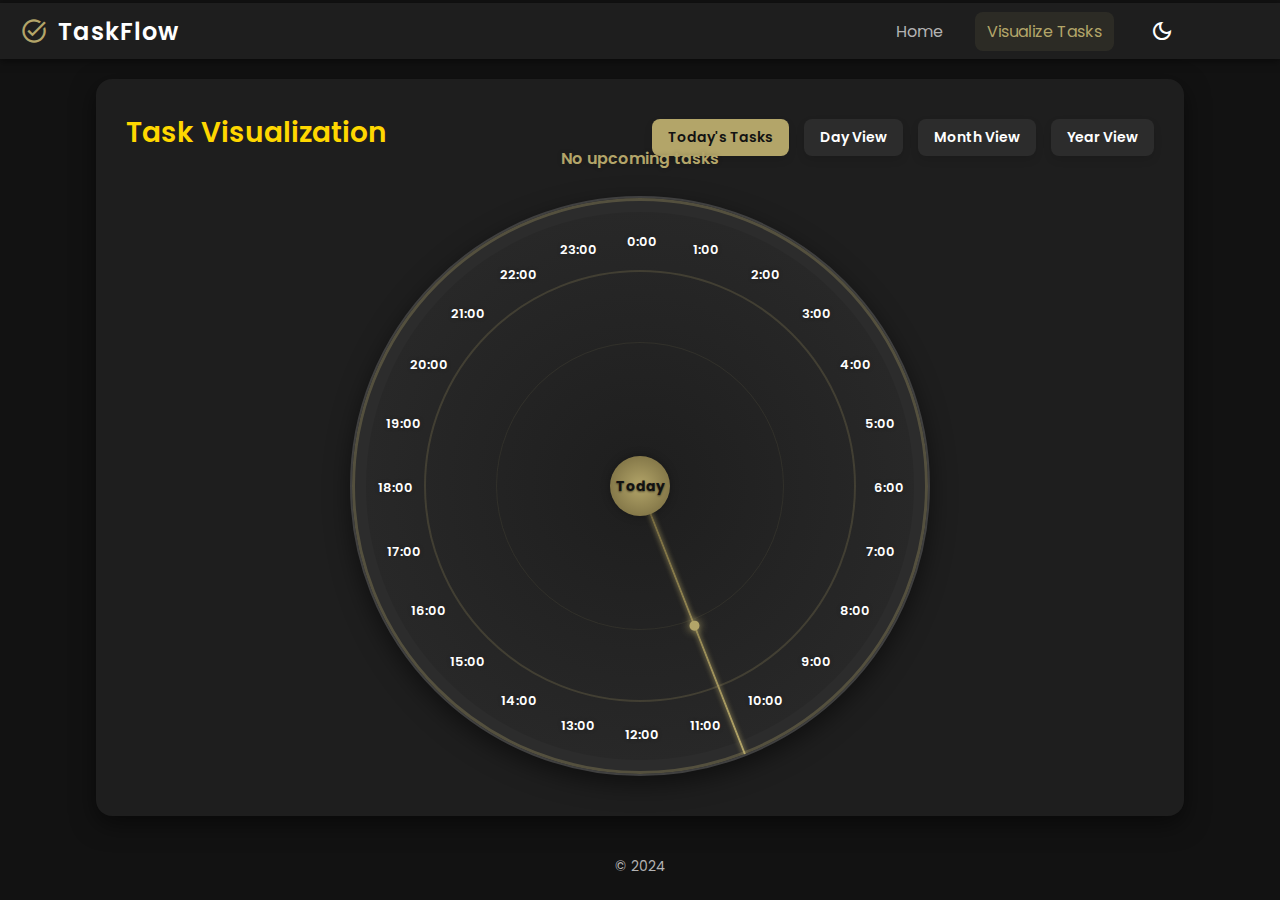
==== visualize.html @ 6da81e2e "Initial commit with new code" ====
<!DOCTYPE html>
<html lang="en">
<head>
    <meta charset="UTF-8">
    <meta name="viewport" content="width=device-width, initial-scale=1.0">
    <title>TaskFlow - Visualize Tasks</title>
    <link rel="stylesheet" href="style.css">
    <link href="https://fonts.googleapis.com/css2?family=Material+Symbols+Outlined" rel="stylesheet">
    <link rel="icon" type="image/png" href="logo 32px.png">
    <style>
        /* Visualization specific styles */
        .visualization-container {
            width: 85%;
            max-width: 1200px;
            margin: 2rem auto;
            background-color: var(--card-bg);
            border-radius: 1.6rem;
            box-shadow: 0 0.8rem 2.4rem var(--shadow);
            padding: 3rem;
            display: flex;
            flex-direction: column;
            align-items: center;
        }

        .visualization-header {
            width: 100%;
            display: flex;
            justify-content: space-between;
            align-items: center;
            margin-bottom: 3rem;
        }

        .visualization-header h2 {
            font-size: 2.8rem;
            font-weight: 600;
            color: var(--header-color);
        }

        .visualization-filters {
            display: flex;
            gap: 1.5rem;
        }

        .filter-btn {
            padding: 0.8rem 1.6rem;
            border: none;
            border-radius: 0.8rem;
            background-color: var(--form-bg);
            color: var(--text);
            font-size: 1.4rem;
            cursor: pointer;
            transition: all 0.3s ease;
        }

        .filter-btn.active {
            background-color: var(--accent);
            color: var(--bg);
        }

        .filter-btn:hover:not(.active) {
            background-color: var(--input-bg);
        }

        .clock-container {
            position: relative;
            width: 60rem;
            height: 60rem;
            max-width: 90vw;
            max-height: 90vw;
            margin: 0 auto;
        }

        .clock {
            position: relative;
            width: 100%;
            height: 100%;
            border-radius: 50%;
            background-color: var(--form-bg);
            box-shadow: 0 0.8rem 2.4rem var(--shadow);
            display: flex;
            justify-content: center;
            align-items: center;
            overflow: hidden;
        }

        .clock::before {
            content: '';
            position: absolute;
            width: 95%;
            height: 95%;
            border-radius: 50%;
            background: radial-gradient(circle, var(--card-bg) 0%, var(--form-bg) 100%);
            z-index: 1;
        }

        .clock-center {
            position: absolute;
            width: 6rem;
            height: 6rem;
            background: radial-gradient(circle, var(--accent) 0%, var(--accent-hover) 100%);
            border-radius: 50%;
            z-index: 10;
            display: flex;
            justify-content: center;
            align-items: center;
            color: var(--bg);
            font-size: 1.4rem;
            font-weight: bold;
            box-shadow: 0 0 1rem rgba(0, 0, 0, 0.3);
        }

        .time-ring {
            position: absolute;
            border-radius: 50%;
            display: flex;
            justify-content: center;
            align-items: center;
            z-index: 2;
        }

        .outer-ring {
            width: 100%;
            height: 100%;
            border: 3px solid rgba(var(--accent-rgb), 0.3);
        }

        .middle-ring {
            width: 75%;
            height: 75%;
            border: 2px solid rgba(var(--accent-rgb), 0.2);
        }

        .inner-ring {
            width: 50%;
            height: 50%;
            border: 1px solid rgba(var(--accent-rgb), 0.1);
        }

        .task-marker {
            position: absolute;
            width: 1.8rem;
            height: 1.8rem;
            background-color: var(--form-bg);
            border: 2px solid var(--accent);
            border-radius: 50%;
            display: flex;
            justify-content: center;
            align-items: center;
            cursor: pointer;
            transition: all 0.3s ease;
            z-index: 5;
        }

        .task-marker:hover {
            transform: scale(1.3);
            z-index: 6;
        }

        .task-marker.priority-low {
            background-color: var(--success);
            border-color: var(--success);
        }

        .task-marker.priority-medium {
            background-color: var(--warning);
            border-color: var(--warning);
        }

        .task-marker.priority-high {
            background-color: var(--danger);
            border-color: var(--danger);
        }

        .task-marker.target-task {
            width: 2.4rem;
            height: 2.4rem;
            z-index: 7;
            box-shadow: 0 0 1.5rem var(--accent);
            animation: pulseTarget 2s infinite;
        }

        @keyframes pulseTarget {
            0% {
                box-shadow: 0 0 0.5rem var(--accent);
            }
            50% {
                box-shadow: 0 0 2rem var(--accent);
            }
            100% {
                box-shadow: 0 0 0.5rem var(--accent);
            }
        }

        .task-tooltip {
            position: absolute;
            background-color: var(--form-bg);
            border-radius: 0.8rem;
            padding: 1rem;
            box-shadow: 0 0.4rem 1.2rem var(--shadow);
            width: 18rem;
            z-index: 20;
            opacity: 0;
            visibility: hidden;
            transition: all 0.3s ease;
            font-size: 1.2rem;
        }

        .task-marker:hover .task-tooltip {
            opacity: 1;
            visibility: visible;
        }

        .task-tooltip h4 {
            font-size: 1.4rem;
            font-weight: 600;
            margin-bottom: 0.5rem;
            color: var(--accent);
        }

        .task-tooltip p {
            font-size: 1.1rem;
            margin-bottom: 0.5rem;
        }

        .time-needle {
            position: absolute;
            width: 50%;
            height: 2px;
            background: linear-gradient(90deg, var(--accent-hover) 0%, var(--accent) 100%);
            transform-origin: left center;
            left: 50%;
            top: 50%;
            z-index: 4;
            transition: transform 1s linear;
            border-radius: 1px;
            box-shadow: 0 0 5px var(--accent);
        }

        .time-needle::after {
            content: '';
            position: absolute;
            width: 1rem;
            height: 1rem;
            background-color: var(--accent);
            border-radius: 50%;
            right: -0.5rem;
            top: 50%;
            transform: translateY(-50%);
            box-shadow: 0 0 10px var(--accent);
        }

        .time-labels {
            position: absolute;
            width: 100%;
            height: 100%;
            z-index: 3;
        }

        .time-label {
            position: absolute;
            font-size: 1.3rem;
            font-weight: 600;
            color: var(--text);
            text-shadow: 0 0 5px rgba(0, 0, 0, 0.2);
        }

        .current-time-display {
            position: absolute;
            bottom: -4rem;
            font-size: 1.6rem;
            font-weight: 600;
            color: var(--accent);
            text-align: center;
            width: 100%;
        }

        .target-task-info {
            position: absolute;
            top: -4rem;
            font-size: 1.6rem;
            font-weight: 600;
            color: var(--accent);
            text-align: center;
            width: 100%;
            text-shadow: 0 0 5px rgba(0, 0, 0, 0.2);
        }

        .time-ticks {
            position: absolute;
            width: 100%;
            height: 100%;
            z-index: 2;
        }

        .tick {
            position: absolute;
            width: 2px;
            height: 10px;
            background-color: rgba(var(--accent-rgb), 0.5);
            transform-origin: center bottom;
            left: 50%;
            top: 0;
        }

        .tick.major {
            height: 15px;
            width: 3px;
            background-color: rgba(var(--accent-rgb), 0.8);
        }

        @media (max-width: 700px) {
            .visualization-header {
                flex-direction: column;
                gap: 1.5rem;
            }

            .clock-container {
                width: 40rem;
                height: 40rem;
            }
        }

        @media (max-width: 500px) {
            .visualization-filters {
                flex-wrap: wrap;
                justify-content: center;
            }

            .clock-container {
                width: 30rem;
                height: 30rem;
            }
        }
    </style>
</head>
<body class="dark-theme">
    <!-- Top Navigation Bar -->
    <nav class="top-nav">
        <div class="nav-container">
            <div class="logo">
                <span class="material-symbols-outlined">task_alt</span>
                <h1>TaskFlow</h1>
            </div>
            <div class="nav-right">
                <ul class="nav-links">
                    <li><a href="index.html">Home</a></li>
                    <li class="active"><a href="visualize.html">Visualize Tasks</a></li>
                </ul>
                <span id="theme_toggle" title="Switch Theme" class="material-symbols-outlined hover">dark_mode</span>
            </div>
        </div>
    </nav>

    <!-- Visualization Container -->
    <div class="visualization-container">
        <div class="visualization-header">
            <h2>Task Visualization</h2>
            <div class="visualization-filters">
                <button class="filter-btn active" data-filter="today">Today's Tasks</button>
                <button class="filter-btn" data-filter="day">Day View</button>
                <button class="filter-btn" data-filter="month">Month View</button>
                <button class="filter-btn" data-filter="year">Year View</button>
            </div>
        </div>

        <div class="clock-container">
            <div class="target-task-info" id="target-task-info">Next task: None</div>
            <div class="clock">
                <div class="time-ring outer-ring"></div>
                <div class="time-ring middle-ring"></div>
                <div class="time-ring inner-ring"></div>
                <div class="time-ticks" id="time-ticks"></div>
                <div class="time-needle" id="time-needle"></div>
                <div class="clock-center" id="clock-center">Now</div>
                <div class="time-labels" id="time-labels"></div>
                <div id="task-markers"></div>
                <div class="current-time-display" id="current-time-display"></div>
            </div>
        </div>
    </div>

    <!-- Notification container -->
    <div id="notification-container" class="hidden">
        <div class="notification">
            <p class="notification-title">Task Reminder</p>
            <p id="notification-message"></p>
            <button id="dismiss-notification">Dismiss</button>
        </div>
    </div>

    <footer>
        <p>&copy; 2024</p>
    </footer>

    <script src="visualize.js"></script>
</body>
</html>
---- style.css ----
@import url("https://fonts.googleapis.com/css2?family=Delius+Swash+Caps&family=Fira+Code:wght@300..700&family=Poppins:wght@300;400;500;600;700&display=swap");
* {
  margin: 0;
  padding: 0;
  box-sizing: border-box;
  font-size: 10px;
  font-family: "Poppins", sans-serif;
  transition: background-color 0.3s, color 0.3s, border-color 0.3s, box-shadow 0.3s;
}

:root {
  /* Dark Theme Variables */
  --dark-bg: #121212;
  --dark-card-bg: #1E1E1E;
  --dark-form-bg: #2C2C2C;
  --dark-input-bg: #404040;
  --dark-text: #FFFFFF;
  --dark-text-secondary: #B3B3B3;
  --dark-accent: #B3A569;
  --dark-accent-hover: #72663c;
  --dark-header-color: #FFD700;
  --dark-success: #7FFF00;
  --dark-warning: #FFA500;
  --dark-danger: #FF4500;
  --dark-info: #00BFFF;
  --dark-shadow: rgba(0, 0, 0, 0.5);
  
  /* Light Theme Variables */
  --light-bg: #f5f5f5;
  --light-card-bg: #ffffff;
  --light-form-bg: #f0f0f0;
  --light-input-bg: #e8e8e8;
  --light-text: #333333;
  --light-text-secondary: #666666;
  --light-accent: #6a5acd;
  --light-accent-hover: #5a4abf;
  --light-header-color: #6a5acd;
  --light-success: #4caf50;
  --light-warning: #ff9800;
  --light-danger: #f44336;
  --light-info: #2196f3;
  --light-shadow: rgba(0, 0, 0, 0.1);
  
  /* Clock Variables */
  --dark-bg-secondary: #2C2C2C;
  --dark-border-color: #404040;
  --dark-accent-color: #B3A569;
  --dark-accent-color-light: #D4C68C;
  --dark-accent-color-dark: #8A7D4F;
  --dark-text-color: #FFFFFF;
  --dark-priority-low: #7FFF00;
  --dark-priority-medium: #FFA500;
  --dark-priority-high: #FF4500;
  
  --light-bg-secondary: #f0f0f0;
  --light-border-color: #e0e0e0;
  --light-accent-color: #6a5acd;
  --light-accent-color-light: #8a7bed;
  --light-accent-color-dark: #5a4abf;
  --light-text-color: #333333;
  --light-priority-low: #4caf50;
  --light-priority-medium: #ff9800;
  --light-priority-high: #f44336;
}

/* Theme Classes */
.dark-theme {
  --bg: var(--dark-bg);
  --card-bg: var(--dark-card-bg);
  --form-bg: var(--dark-form-bg);
  --input-bg: var(--dark-input-bg);
  --text: var(--dark-text);
  --text-secondary: var(--dark-text-secondary);
  --accent: var(--dark-accent);
  --accent-hover: var(--dark-accent-hover);
  --header-color: var(--dark-header-color);
  --success: var(--dark-success);
  --warning: var(--dark-warning);
  --danger: var(--dark-danger);
  --info: var(--dark-info);
  --shadow: var(--dark-shadow);
  --accent-rgb: 179, 165, 105; /* RGB values for dark theme accent */
  
  /* Clock Variables */
  --bg-secondary: var(--dark-bg-secondary);
  --border-color: var(--dark-border-color);
  --accent-color: var(--dark-accent-color);
  --accent-color-light: var(--dark-accent-color-light);
  --accent-color-dark: var(--dark-accent-color-dark);
  --text-color: var(--dark-text-color);
  --priority-low: var(--dark-priority-low);
  --priority-medium: var(--dark-priority-medium);
  --priority-high: var(--dark-priority-high);
}

.light-theme {
  --bg: var(--light-bg);
  --card-bg: var(--light-card-bg);
  --form-bg: var(--light-form-bg);
  --input-bg: var(--light-input-bg);
  --text: var(--light-text);
  --text-secondary: var(--light-text-secondary);
  --accent: var(--light-accent);
  --accent-hover: var(--light-accent-hover);
  --header-color: var(--light-header-color);
  --success: var(--light-success);
  --warning: var(--light-warning);
  --danger: var(--light-danger);
  --info: var(--light-info);
  --shadow: var(--light-shadow);
  --accent-rgb: 106, 90, 205; /* RGB values for light theme accent */
  
  /* Clock Variables */
  --bg-secondary: var(--light-bg-secondary);
  --border-color: var(--light-border-color);
  --accent-color: var(--light-accent-color);
  --accent-color-light: var(--light-accent-color-light);
  --accent-color-dark: var(--light-accent-color-dark);
  --text-color: var(--light-text-color);
  --priority-low: var(--light-priority-low);
  --priority-medium: var(--light-priority-medium);
  --priority-high: var(--light-priority-high);
}

/* Styling for the To-Do List Page */
body {
  font-family: 'Poppins', sans-serif;
  background-color: var(--bg);
  color: var(--text);
  margin: 0;
  padding: 0;
  display: flex;
  flex-direction: column;
  align-items: center;
  justify-content: center;
  min-height: 100vh;
  user-select: none;
  overflow-x: hidden;
  overflow-y: auto;
  scrollbar-width: thin;
  scrollbar-color: var(--accent) var(--card-bg);
}

/* Custom Scrollbar */
::-webkit-scrollbar {
  width: 8px;
  height: 8px;
}

::-webkit-scrollbar-track {
  background: var(--card-bg);
  border-radius: 10px;
}

::-webkit-scrollbar-thumb {
  background: var(--accent);
  border-radius: 10px;
}

::-webkit-scrollbar-thumb:hover {
  background: var(--accent-hover);
}

section#create_task {
  position: fixed;
  top: 50%;
  left: 50%;
  transform: translate(-50%, -50%);
  background-color: var(--form-bg);
  border-radius: 1.6rem;
  padding: 4rem;
  box-shadow: 0 0.8rem 2.4rem var(--shadow);
  width: 40rem;
  max-width: 90vw;
  text-align: center;
  z-index: 1000;
  animation: fadeIn 0.3s ease-out;
}

@keyframes fadeIn {
  from {
    opacity: 0;
    transform: translate(-50%, -48%);
  }
  to {
    opacity: 1;
    transform: translate(-50%, -50%);
  }
}

section#create_task h2 {
  font-size: 3.4rem;
  font-weight: 600;
  margin-bottom: 2rem;
  color: var(--accent);
}

form {
  display: flex;
  flex-direction: column;
  gap: 2.5rem;
}

label {
  font-size: 1.6rem;
  margin-bottom: 0.8rem;
  text-align: left;
  display: block;
  font-weight: 500;
}

input[type="text"],
input[type="datetime-local"],
input[type="number"] {
  width: 100%;
  padding: 1.2rem;
  border-radius: 0.8rem;
  border: 1px solid var(--input-bg);
  background-color: var(--input-bg);
  color: var(--text);
  font-size: 1.6rem;
  transition: all 0.3s ease;
}

input[type="text"]:focus,
input[type="datetime-local"]:focus,
input[type="number"]:focus,
select:focus {
  outline: none;
  border-color: var(--accent);
  box-shadow: 0 0 0 2px rgba(179, 165, 105, 0.2);
}

#importance,
#notification_unit {
  width: 100%;
  padding: 1.2rem;
  border-radius: 0.8rem;
  border: 1px solid var(--input-bg);
  background-color: var(--input-bg);
  color: var(--text);
  font-size: 1.6rem;
  appearance: none;
  background-image: url("data:image/svg+xml;charset=US-ASCII,%3Csvg%20xmlns%3D%22http%3A%2F%2Fwww.w3.org%2F2000%2Fsvg%22%20width%3D%22292.4%22%20height%3D%22292.4%22%3E%3Cpath%20fill%3D%22%23B3A569%22%20d%3D%22M287%2069.4a17.6%2017.6%200%200%200-13-5.4H18.4c-5%200-9.3%201.8-12.9%205.4A17.6%2017.6%200%200%200%200%2082.2c0%205%201.8%209.3%205.4%2012.9l128%20127.9c3.6%203.6%207.8%205.4%2012.8%205.4s9.2-1.8%2012.8-5.4L287%2095c3.5-3.5%205.4-7.8%205.4-12.8%200-5-1.9-9.2-5.5-12.8z%22%2F%3E%3C%2Fsvg%3E");
  background-repeat: no-repeat;
  background-position: right 1.2rem top 50%;
  background-size: 1.2rem auto;
}

.light-theme #importance,
.light-theme #notification_unit {
  background-image: url("data:image/svg+xml;charset=US-ASCII,%3Csvg%20xmlns%3D%22http%3A%2F%2Fwww.w3.org%2F2000%2Fsvg%22%20width%3D%22292.4%22%20height%3D%22292.4%22%3E%3Cpath%20fill%3D%22%236a5acd%22%20d%3D%22M287%2069.4a17.6%2017.6%200%200%200-13-5.4H18.4c-5%200-9.3%201.8-12.9%205.4A17.6%2017.6%200%200%200%200%2082.2c0%205%201.8%209.3%205.4%2012.9l128%20127.9c3.6%203.6%207.8%205.4%2012.8%205.4s9.2-1.8%2012.8-5.4L287%2095c3.5-3.5%205.4-7.8%205.4-12.8%200-5-1.9-9.2-5.5-12.8z%22%2F%3E%3C%2Fsvg%3E");
}

input[type="text"]::placeholder,
input[type="datetime-local"]::placeholder,
input[type="number"]::placeholder {
  color: var(--text-secondary);
  font-style: italic;
}

.notification-options,
.notification-sound {
  display: flex;
  flex-direction: column;
}

.notification-time-container {
  display: flex;
  gap: 1rem;
}

.notification-time-container input {
  flex: 1;
}

.notification-time-container select {
  flex: 2;
}

/* Toggle Switch for Sound */
.sound-toggle {
  position: relative;
  display: inline-block;
  width: 6rem;
  height: 3rem;
  margin-top: 0.5rem;
}

.sound-toggle input {
  opacity: 0;
  width: 0;
  height: 0;
}

.slider {
  position: absolute;
  cursor: pointer;
  top: 0;
  left: 0;
  right: 0;
  bottom: 0;
  background-color: var(--input-bg);
  transition: .4s;
  border-radius: 3rem;
}

.slider:before {
  position: absolute;
  content: "";
  height: 2.2rem;
  width: 2.2rem;
  left: 0.4rem;
  bottom: 0.4rem;
  background-color: var(--text);
  transition: .4s;
  border-radius: 50%;
}

input:checked + .slider {
  background-color: var(--accent);
}

input:focus + .slider {
  box-shadow: 0 0 1px var(--accent);
}

input:checked + .slider:before {
  transform: translateX(3rem);
}

button {
  margin-top: 1rem;
  padding: 1.2rem;
  border: none;
  border-radius: 0.8rem;
  background-color: var(--accent);
  color: var(--bg);
  font-size: 1.6rem;
  font-weight: 600;
  cursor: pointer;
  transition: all 0.3s ease;
  box-shadow: 0 0.4rem 0.8rem rgba(0, 0, 0, 0.1);
}

button:hover {
  background-color: var(--accent-hover);
  transform: translateY(-2px);
  box-shadow: 0 0.6rem 1.2rem rgba(0, 0, 0, 0.15);
}

button:active {
  transform: translateY(0);
  box-shadow: 0 0.2rem 0.4rem rgba(0, 0, 0, 0.1);
}

header {
  display: flex;
  align-items: center;
  margin-bottom: 4rem;
  position: relative;
}

header h3 {
  font-size: 3.4rem;
  font-weight: 600;
  color: var(--header-color);
  text-transform: uppercase;
  letter-spacing: 1px;
  position: relative;
  padding-bottom: 0.5rem;
}

header h3::after {
  content: '';
  position: absolute;
  bottom: 0;
  left: 0;
  width: 100%;
  height: 3px;
  background: linear-gradient(90deg, var(--accent), transparent);
  border-radius: 3px;
}

main {
  width: 85%;
  max-width: 1200px;
  height: 75vh;
  background-color: var(--card-bg);
  border-radius: 1.6rem;
  box-shadow: 0 0.8rem 2.4rem var(--shadow);
  padding: 3rem;
  margin: 2rem 0;
  overflow: hidden;
  display: flex;
  flex-direction: column;
}

main section{
  height: 100%;
  overflow-y: auto;
  scrollbar-width: thin;
  padding-right: 1rem;
}

.Task_list {
  margin-top: 2rem;
  min-height: 50vh;
}

.Task_list h2 {
  text-align: center;
  margin-bottom: 2rem;
  font-size: 2.5rem;
  font-weight: 600;
  color: var(--accent);
  position: relative;
  display: inline-block;
  left: 50%;
  transform: translateX(-50%);
}

.Task_list h2::after {
  content: '';
  position: absolute;
  bottom: -0.5rem;
  left: 0;
  width: 100%;
  height: 2px;
  background: linear-gradient(90deg, transparent, var(--accent), transparent);
}

ul {
  list-style-type: none;
  padding: 0;
  margin: 0;
}

main section ul li {
  display: grid;
  width: 100%;
  margin: 0 auto;
  grid-template-columns: 2fr 3fr 3fr 1.5fr 1.5fr;
  align-items: center;
  text-align: center;
  padding: 2rem;
  background-color: var(--form-bg);
  border-radius: 1.2rem;
  margin-bottom: 1.5rem;
  transition: all 0.3s ease;
  column-gap: 0.5rem;
  box-shadow: 0 0.4rem 0.8rem rgba(0, 0, 0, 0.05);
}

ul li#header {
  background-color: var(--accent);
  color: var(--bg);
  font-weight: 600;
  box-shadow: 0 0.4rem 0.8rem var(--shadow);
  position: sticky;
  top: 0;
  z-index: 10;
}


ul p {
  margin: 0;
  font-size: 1.6rem;
  word-break: break-word;
}

.completed, .delete, .restore, .pending, .extend_deadline {
  cursor: pointer;
  font-size: 2.4rem;
  color: var(--accent);
  transition: all 0.3s ease;
}

.hover_complete:hover  {
  color: var(--success);
  transform: scale(1.2) rotate(10deg);
}

.restore:hover, .pending:hover, .extend_deadline:hover {
  color: var(--success);
  transform: scale(1.2);
}

.delete:hover {
  color: var(--danger);
  transform: scale(1.2);
}

.add {
  position: fixed;
  bottom: 3rem;
  right: 3rem;
  width: 6rem;
  height: 6rem;
  background-color: var(--accent);
  color: var(--bg);
  border-radius: 50%;
  display: flex;
  align-items: center;
  justify-content: center;
  cursor: pointer;
  transition: all 0.3s ease;
  box-shadow: 0 0.4rem 1.2rem var(--shadow);
  z-index: 100;
}

.add:hover{
  transform: scale(1.1) rotate(90deg);
  background-color: var(--accent-hover);
}

.add p {
  margin: 0;
  font-size: 3rem;
  font-weight: bold;
}

.menu {
  display: flex;
  flex-direction: column;
  row-gap: 1.5rem;
  position: fixed;
  top: 50%;
  transform: translateY(-50%);
  left: 2rem;
  background-color: var(--form-bg);
  align-items: center;
  justify-content: center;
  padding: 2rem 1rem;
  border-radius: 3rem;
  box-shadow: 0 0.4rem 1.2rem var(--shadow);
  z-index: 100;
  transition: all 0.3s ease;
}

.menu p {
  color: var(--text);
  font-size: 2.4rem;
  transition: all 0.3s ease;
  padding: 1.2rem;
  border-radius: 50%;
  background-color: var(--card-bg);
  display: flex;
  align-items: center;
  justify-content: center;
  width: 4.8rem;
  height: 4.8rem;
  box-shadow: 0 0.2rem 0.6rem rgba(0, 0, 0, 0.1);
}

#home:hover {
  color: var(--info);
  transform: scale(1.2);
  background-color: rgba(0, 191, 255, 0.1);
}

#delete:hover {
  color: var(--danger);
  transform: scale(1.2);
  background-color: rgba(255, 69, 0, 0.1);
}

#completed:hover {
  color: var(--success);
  transform: scale(1.2) rotate(10deg);
  background-color: rgba(127, 255, 0, 0.1);
}

#missed:hover {
  color: var(--warning);
  transform: scale(1.2);
  background-color: rgba(255, 165, 0, 0.1);
}

#pending:hover {
  color: var(--warning);
  transform: scale(1.2);
  background-color: rgba(255, 165, 0, 0.1);
}


#theme_toggle:hover {
  color: var(--accent);
  transform: scale(1.2);
  background-color: rgba(179, 165, 105, 0.1);
}

#EXTEND {
  position: fixed;
  top: 50%;
  left: 50%;
  transform: translate(-50%, -50%);
  background-color: var(--form-bg);
  border-radius: 1.6rem;
  padding: 3rem;
  box-shadow: 0 0.8rem 2.4rem var(--shadow);
  width: 35rem;
  max-width: 90vw;
  text-align: center;
  z-index: 1000;
}

#EXTEND h2 {
  font-size: 2.4rem;
  font-weight: 600;
  margin-bottom: 2rem;
  color: var(--accent);
}

/* Notification Container */
#notification-container {
  position: fixed;
  top: 2rem;
  right: 2rem;
  z-index: 1100;
  transition: all 0.3s ease;
  transform: translateX(0);
  max-width: 35rem;
}

#notification-container.hidden {
  transform: translateX(120%);
}

.notification {
  background-color: var(--form-bg);
  border-radius: 1rem;
  padding: 1.5rem;
  box-shadow: 0 0.4rem 1.2rem var(--shadow);
  animation: slideIn 0.3s ease-out;
  border-left: 4px solid var(--accent);
  transition: all 0.3s ease;
}

#notification-container.priority-low .notification {
  border-left-color: var(--success);
}

#notification-container.priority-medium .notification {
  border-left-color: var(--warning);
  animation: pulseWarning 2s infinite;
}

#notification-container.priority-high .notification {
  border-left-color: var(--danger);
  animation: pulseUrgent 1.5s infinite;
}

@keyframes pulseWarning {
  0% {
    box-shadow: 0 0.4rem 1.2rem var(--shadow);
  }
  50% {
    box-shadow: 0 0.4rem 1.2rem var(--warning);
  }
  100% {
    box-shadow: 0 0.4rem 1.2rem var(--shadow);
  }
}

@keyframes pulseUrgent {
  0% {
    box-shadow: 0 0.4rem 1.2rem var(--shadow);
    transform: scale(1);
  }
  50% {
    box-shadow: 0 0.4rem 1.2rem var(--danger);
    transform: scale(1.03);
  }
  100% {
    box-shadow: 0 0.4rem 1.2rem var(--shadow);
    transform: scale(1);
  }
}

@keyframes slideIn {
  from {
    transform: translateX(100%);
    opacity: 0;
  }
  to {
    transform: translateX(0);
    opacity: 1;
  }
}

.notification-title {
  font-size: 1.8rem;
  font-weight: 600;
  margin-bottom: 0.8rem;
  color: var(--accent);
}

#notification-container.priority-low .notification-title {
  color: var(--success);
}

#notification-container.priority-medium .notification-title {
  color: var(--warning);
}

#notification-container.priority-high .notification-title {
  color: var(--danger);
}

#notification-message {
  font-size: 1.4rem;
  margin-bottom: 1.2rem;
}

#dismiss-notification {
  padding: 0.8rem 1.6rem;
  font-size: 1.4rem;
  margin-top: 0;
}

footer {
  margin: 2rem 0;
  text-align: center;
}

footer p {
  font-size: 1.4rem;
  color: var(--text-secondary);
}

/* Responsive Design */
@media (max-width: 900px) {
  main {
    width: 95%;
    padding: 2rem;
  }
  
  main section ul li {
    grid-template-columns: 2fr 2fr 2fr 1fr 1fr;
    padding: 1.5rem 1rem;
  }
  
  ul p {
    font-size: 1.4rem;
  }
  
  .completed, .delete, .restore, .pending, .extend_deadline {
    font-size: 2rem;
  }
  
  .menu {
    left: 1rem;
  }
  
  .menu p {
    font-size: 2rem;
    width: 4rem;
    height: 4rem;
  }
}

@media (max-width: 600px) {
  main section ul li {
    grid-template-columns: 1fr 1fr 1fr 0.5fr 0.5fr;
    font-size: 1.2rem;
    padding: 1.2rem 0.8rem;
  }
  
  ul p {
    font-size: 1.2rem;
  }
  
  #name {
    overflow: hidden;
    text-overflow: ellipsis;
    white-space: nowrap;
  }
  
  #end_date {
    font-size: 1.1rem;
    overflow: hidden;
    text-overflow: ellipsis;
  }
  
  #status {
    font-size: 1.1rem;
    overflow: hidden;
    text-overflow: ellipsis;
  }
  
  .completed, .delete, .restore, .pending, .extend_deadline {
    font-size: 1.8rem;
  }
  
  .menu {
    flex-direction: row;
    top: auto;
    bottom: 2rem;
    left: 50%;
    transform: translateX(-50%);
    border-radius: 3rem;
    padding: 1rem;
    column-gap: 1rem;
  }
  
  .menu p {
    font-size: 1.8rem;
    padding: 1rem;
    width: 3.6rem;
    height: 3.6rem;
  }
  
  #theme_toggle {
    margin-top: 0;
    border-top: none;
    padding-top: 1rem;
    border-left: 1px solid var(--text-secondary);
    padding-left: 1rem;
  }
  
  .add {
    bottom: 8rem;
    right: 2rem;
    width: 5rem;
    height: 5rem;
  }
  
  section#create_task {
    padding: 2.5rem;
  }
  
  section#create_task h2 {
    font-size: 2.4rem;
  }
}

@media (max-width: 400px) {
  main section ul li {
    grid-template-columns: 1fr 1fr 1fr 0.5fr 0.5fr;
    font-size: 1rem;
    padding: 1rem 0.5rem;
  }
  
  ul p {
    font-size: 1rem;
  }
  
  .completed, .delete, .restore, .pending, .extend_deadline {
    font-size: 1.6rem;
  }
  
  .menu p {
    font-size: 1.6rem;
    width: 3.2rem;
    height: 3.2rem;
  }
}

@media (min-height: 900px) {
  main {
    height: 70vh;
  }
}

@media (max-height: 700px) {
  main {
    height: 65vh;
  }
}

/* Animations */
@keyframes pulse {
  0% {
    transform: scale(1);
  }
  50% {
    transform: scale(1.05);
  }
  100% {
    transform: scale(1);
  }
}

.pulse {
  animation: pulse 2s infinite;
}

/* Task Priority Colors */
.priority-high {
  color: var(--danger) !important;
}

.priority-medium {
  color: var(--warning) !important;
}

.priority-low {
  color: var(--success) !important;
}

.completed-task {
  color: var(--text-secondary) !important;
  text-decoration: line-through;
}

/* Overlay for modals */
.overlay {
  position: fixed;
  top: 0;
  left: 0;
  right: 0;
  bottom: 0;
  background-color: rgba(0, 0, 0, 0.65);
  z-index: 999;
}

/* Top Navigation Bar */
.top-nav {
  width: 100%;
  background-color: var(--card-bg);
  box-shadow: 0 0.2rem 0.8rem var(--shadow);
  position: sticky;
  top: 0;
  z-index: 200;
}

.nav-container {
  max-width: 1200px;
  /* margin: 0 auto; */
  padding: 1rem 2rem;
  display: flex;
  justify-content: space-between;
  align-items: center;
}

.logo {
  display: flex;
  align-items: center;
  gap: 1rem;
}

.logo span {
  font-size: 2.8rem;
  color: var(--accent);
}

.logo h1 {
  font-size: 2.4rem;
  font-weight: 600;
  color: var(--text);
  letter-spacing: 1px;
}

.nav-links {
  display: flex;
  gap: 2rem;
  list-style: none;
}

.nav-links li a {
  font-size: 1.6rem;
  color: var(--text-secondary);
  text-decoration: none;
  padding: 0.8rem 1.2rem;
  border-radius: 0.8rem;
  transition: all 0.3s ease;
}

.nav-links li.active a,
.nav-links li a:hover {
  color: var(--accent);
  background-color: rgba(179, 165, 105, 0.1);
}

.light-theme .nav-links li.active a,
.light-theme .nav-links li a:hover {
  background-color: rgba(106, 90, 205, 0.1);
}

@media (max-width: 600px) {
  .nav-container {
    flex-direction: column;
    gap: 1rem;
    padding: 1rem;
  }
  
  .nav-links {
    width: 100%;
    justify-content: center;
  }
  
  .nav-links li a {
    padding: 0.6rem 1rem;
    font-size: 1.4rem;
  }
}

/* Task Visualization */
.clock-container {
    display: flex;
    flex-direction: column;
    align-items: center;
    padding: 1rem;
    gap: 1rem;
}

.clock {
    position: relative;
    width: 80vmin;
    height: 80vmin;
    max-width: 600px;
    max-height: 600px;
    border-radius: 50%;
    background: var(--bg-secondary);
    border: 2px solid var(--border-color);
    box-shadow: 0 0 20px rgba(0, 0, 0, 0.2);
    overflow: visible; /* Allow tooltips to overflow */
}

.clock-center {
    position: absolute;
    top: 50%;
    left: 50%;
    transform: translate(-50%, -50%);
    width: 5rem;
    height: 5rem;
    background: radial-gradient(circle, var(--accent-color) 0%, var(--accent-color-dark) 100%);
    border-radius: 50%;
    display: flex;
    align-items: center;
    justify-content: center;
    color: white;
    font-weight: bold;
    font-size: 1.2rem;
    z-index: 10;
    box-shadow: 0 0 10px rgba(0, 0, 0, 0.3);
    text-shadow: 0 1px 2px rgba(0, 0, 0, 0.5);
}

.time-labels {
    position: absolute;
    width: 100%;
    height: 100%;
    z-index: 5;
}

.time-label {
    position: absolute;
    font-size: 0.9rem;
    color: var(--text-color);
    font-weight: 500;
    text-shadow: 0 1px 2px rgba(0, 0, 0, 0.2);
}

.time-ticks {
    position: absolute;
    width: 100%;
    height: 100%;
    z-index: 4;
}

.tick {
    position: absolute;
    top: 50%;
    left: 50%;
    transform-origin: center;
    z-index: 4;
}

.tick.major {
    width: 2px;
    height: 10px;
    background-color: var(--text-color);
    opacity: 0.7;
}

.tick.minor {
    width: 1px;
    height: 5px;
    background-color: var(--text-color);
    opacity: 0.4;
}

.time-needle {
    position: absolute;
    top: 50%;
    left: 50%;
    width: 2px;
    height: 45%;
    background: linear-gradient(to top, var(--accent-color) 0%, var(--accent-color-light) 100%);
    transform-origin: bottom center;
    z-index: 15;
    box-shadow: 0 0 5px rgba(0, 0, 0, 0.3);
}

.time-needle::after {
    content: '';
    position: absolute;
    top: 0;
    left: 50%;
    transform: translateX(-50%);
    width: 8px;
    height: 8px;
    background-color: var(--accent-color-light);
    border-radius: 50%;
    box-shadow: 0 0 5px var(--accent-color);
}

.task-markers {
    position: absolute;
    width: 100%;
    height: 100%;
    z-index: 20;
}

.task-marker {
    position: absolute;
    width: 1.4rem;
    height: 1.4rem;
    border-radius: 50%;
    background-color: var(--accent-color);
    cursor: pointer;
    z-index: 20;
    box-shadow: 0 0 5px rgba(0, 0, 0, 0.3);
    transition: all 0.2s ease;
}

.task-marker.target-task {
    width: 1.8rem;
    height: 1.8rem;
    box-shadow: 0 0 10px var(--accent-color);
    z-index: 25;
}

.task-marker:hover {
    transform: translate(-50%, -50%) scale(1.2) !important;
    box-shadow: 0 0 15px var(--accent-color);
    z-index: 30;
}

.task-marker.priority-low {
    background-color: var(--priority-low);
    box-shadow: 0 0 5px var(--priority-low);
}

.task-marker.priority-medium {
    background-color: var(--priority-medium);
    box-shadow: 0 0 5px var(--priority-medium);
}

.task-marker.priority-high {
    background-color: var(--priority-high);
    box-shadow: 0 0 5px var(--priority-high);
}

.task-marker.priority-low:hover {
    box-shadow: 0 0 15px var(--priority-low);
}

.task-marker.priority-medium:hover {
    box-shadow: 0 0 15px var(--priority-medium);
}

.task-marker.priority-high:hover {
    box-shadow: 0 0 15px var(--priority-high);
}

.task-marker.target-task.priority-low {
    box-shadow: 0 0 10px var(--priority-low);
}

.task-marker.target-task.priority-medium {
    box-shadow: 0 0 10px var(--priority-medium);
}

.task-marker.target-task.priority-high {
    box-shadow: 0 0 10px var(--priority-high);
}

.task-tooltip {
    position: absolute;
    top: 50%;
    transform: translateY(-50%);
    background-color: var(--bg-secondary);
    border: 1px solid var(--border-color);
    border-radius: 0.5rem;
    padding: 1rem;
    width: 20rem;
    opacity: 0;
    pointer-events: none;
    transition: opacity 0.3s ease, transform 0.3s ease;
    box-shadow: 0 5px 15px rgba(0, 0, 0, 0.3);
    z-index: 100000;
    font-size: 0.9rem;
    overflow: visible;
    max-width: 90vw;
}

.task-tooltip h4 {
    margin: 0 0 0.8rem 0;
    font-size: 1.2rem;
    color: var(--accent-color);
    font-weight: 600;
}

.task-tooltip p {
    margin: 0.4rem 0;
    font-size: 0.95rem;
    line-height: 1.4;
}

.task-marker:hover .task-tooltip {
    opacity: 1;
    transform: translateY(-50%) scale(1.02);
}

.current-time-display {
    font-size: 1.2rem;
    font-weight: 500;
    color: var(--text-color);
    margin-top: 1rem;
}

.target-task-info {
    font-size: 1.1rem;
    font-weight: 500;
    color: var(--accent-color);
    margin-bottom: 1rem;
    text-align: center;
    max-width: 80%;
}

.filter-buttons {
    display: flex;
    gap: 0.5rem;
    margin-bottom: 1rem;
}

.filter-btn {
    padding: 0.5rem 1rem;
    background-color: var(--bg-secondary);
    border: 1px solid var(--border-color);
    border-radius: 0.5rem;
    color: var(--text-color);
    cursor: pointer;
    transition: all 0.2s ease;
}

.filter-btn:hover {
    background-color: var(--bg-hover);
}

.filter-btn.active {
    background-color: var(--accent-color);
    color: white;
    border-color: var(--accent-color);
}

/* Add styles for the nav-right container */
.nav-right {
    display: flex;
    align-items: center;
    gap: 2rem;
}

/* Update theme toggle styles for the navbar */
.nav-right #theme_toggle {
    font-size: 2.4rem;
    cursor: pointer;
    color: var(--text);
    transition: all 0.3s ease;
    margin-left: 1rem;
    background-color: transparent;
    border: none;
    padding: 0.5rem;
    border-radius: 50%;
    display: flex;
    align-items: center;
    justify-content: center;
    width: 3.6rem;
    height: 3.6rem;
}

.nav-right #theme_toggle:hover {
    color: var(--accent);
    background-color: rgba(var(--accent-rgb), 0.1);
    transform: scale(1.1);
}

/* Keep the existing theme toggle styles for backward compatibility */
#theme_toggle {
    font-size: 2.4rem;
    cursor: pointer;
    color: var(--text);
    transition: all 0.3s ease;
}

#theme_toggle:hover {
    color: var(--accent);
    transform: scale(1.1);
}

/* Adjust tooltip position based on screen size */
@media (max-width: 768px) {
    .task-tooltip {
        width: 18rem;
        padding: 0.8rem;
    }
}

@media (max-width: 480px) {
    .task-tooltip {
        width: 16rem;
        padding: 0.7rem;
        font-size: 0.85rem;
    }
    
    .task-tooltip h4 {
        font-size: 1.1rem;
    }
    
    .task-tooltip p {
        font-size: 0.9rem;
    }
}
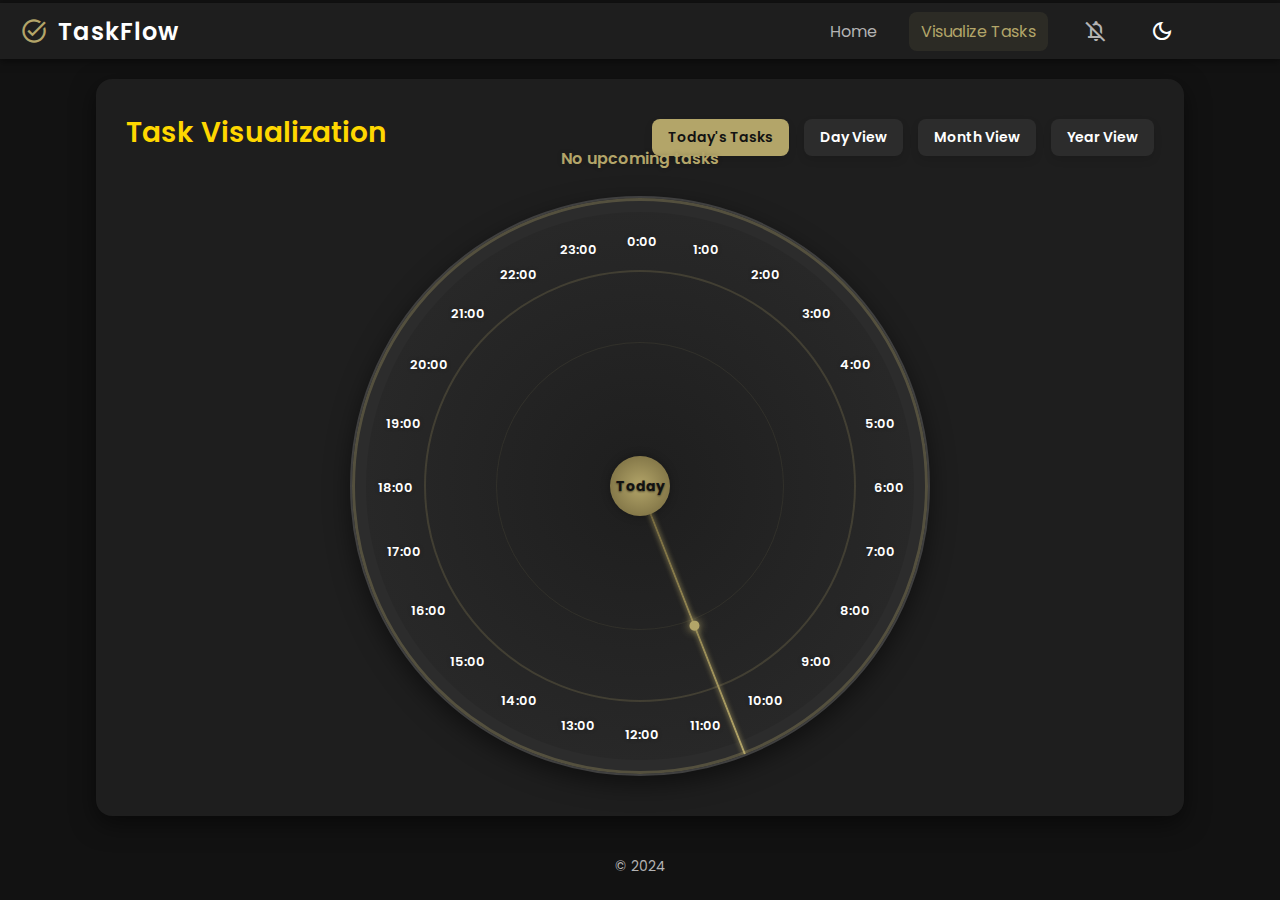
==== commit 113a78ed: "More mobile friendly and notification bell" ====
--- a/visualize.html
+++ b/visualize.html
@@ -346,6 +346,7 @@
                     <li><a href="index.html">Home</a></li>
                     <li class="active"><a href="visualize.html">Visualize Tasks</a></li>
                 </ul>
+                <span id="notification_toggle" title="Toggle Notifications" class="material-symbols-outlined hover">notifications</span>
                 <span id="theme_toggle" title="Switch Theme" class="material-symbols-outlined hover">dark_mode</span>
             </div>
         </div>
@@ -388,6 +389,20 @@
         </div>
     </div>
 
+    <!-- Mobile menu toggle button -->
+    <div class="menu-toggle">
+        <span class="material-symbols-outlined">menu</span>
+    </div>
+
+    <!-- Mobile sidebar -->
+    <div class="mobile-sidebar">
+        <span class="close-btn material-symbols-outlined">close</span>
+        <h3>Task Overview</h3>
+        <div class="mobile-sidebar-content">
+            <!-- Task list previews will be dynamically added here -->
+        </div>
+    </div>
+
     <footer>
         <p>&copy; 2024</p>
     </footer>
--- a/style.css
+++ b/style.css
@@ -282,9 +282,9 @@
 .sound-toggle {
   position: relative;
   display: inline-block;
-  width: 6rem;
-  height: 3rem;
-  margin-top: 0.5rem;
+  width: 5rem;
+  height: 2.6rem;
+  margin-left: 1rem;
 }
 
 .sound-toggle input {
@@ -302,14 +302,15 @@
   bottom: 0;
   background-color: var(--input-bg);
   transition: .4s;
-  border-radius: 3rem;
+  border-radius: 3.4rem;
+  z-index: 1; /* Add z-index to ensure it's clickable */
 }
 
 .slider:before {
   position: absolute;
   content: "";
-  height: 2.2rem;
-  width: 2.2rem;
+  height: 1.8rem;
+  width: 1.8rem;
   left: 0.4rem;
   bottom: 0.4rem;
   background-color: var(--text);
@@ -326,7 +327,7 @@
 }
 
 input:checked + .slider:before {
-  transform: translateX(3rem);
+  transform: translateX(2.4rem);
 }
 
 button {
@@ -538,6 +539,188 @@
   transition: all 0.3s ease;
 }
 
+/* Mobile menu toggle button */
+.menu-toggle {
+  display: none;
+  position: fixed;
+  bottom: 2rem;
+  left: 2rem;
+  background-color: var(--accent);
+  color: var(--bg);
+  width: 5rem;
+  height: 5rem;
+  border-radius: 50%;
+  align-items: center;
+  justify-content: center;
+  font-size: 2.4rem;
+  box-shadow: 0 0.4rem 1.2rem var(--shadow);
+  z-index: 101;
+  cursor: pointer;
+  transition: all 0.3s ease;
+}
+
+.menu-toggle:hover {
+  transform: scale(1.1);
+}
+
+.menu-toggle .material-symbols-outlined {
+  font-size: 2.4rem;
+}
+
+/* Mobile sidebar */
+.mobile-sidebar {
+  display: none;
+  position: fixed;
+  top: 0;
+  left: 0;
+  width: 0;
+  height: 100%;
+  background-color: var(--form-bg);
+  box-shadow: 0 0 1.5rem var(--shadow);
+  z-index: 200;
+  overflow-x: hidden;
+  transition: width 0.3s ease;
+  padding-top: 6rem;
+}
+
+.mobile-sidebar.open {
+  width: 25rem;
+  max-width: 80vw;
+}
+
+.mobile-sidebar .close-btn {
+  position: absolute;
+  top: 2rem;
+  right: 2rem;
+  font-size: 2.4rem;
+  color: var(--text);
+  cursor: pointer;
+  transition: all 0.3s ease;
+}
+
+.mobile-sidebar .close-btn:hover {
+  color: var(--accent);
+  transform: scale(1.1);
+}
+
+.mobile-sidebar h3 {
+  color: var(--header-color);
+  font-size: 2rem;
+  margin: 0 2rem 2rem;
+  padding-bottom: 1rem;
+  border-bottom: 1px solid var(--border);
+}
+
+.mobile-sidebar-content {
+  padding: 0 2rem;
+}
+
+.task-list-preview {
+  margin-bottom: 2rem;
+}
+
+.task-list-preview h4 {
+  color: var(--accent);
+  font-size: 1.6rem;
+  margin-bottom: 1rem;
+  display: flex;
+  align-items: center;
+}
+
+.task-list-preview h4 .material-symbols-outlined {
+  margin-right: 0.8rem;
+}
+
+.task-list-preview ul {
+  list-style: none;
+  padding: 0;
+  margin: 0;
+}
+
+.task-list-preview li {
+  padding: 1rem 0;
+  border-bottom: 1px solid var(--border);
+  color: var(--text);
+  font-size: 1.4rem;
+  display: flex;
+  justify-content: space-between;
+  align-items: center;
+}
+
+.task-list-preview li:last-child {
+  border-bottom: none;
+}
+
+.task-list-preview .task-name {
+  flex: 1;
+  white-space: nowrap;
+  overflow: hidden;
+  text-overflow: ellipsis;
+}
+
+.task-list-preview .task-priority {
+  width: 1.2rem;
+  height: 1.2rem;
+  border-radius: 50%;
+  margin-right: 1rem;
+}
+
+.task-list-preview .priority-high {
+  background-color: var(--danger);
+}
+
+.task-list-preview .priority-medium {
+  background-color: var(--warning);
+}
+
+.task-list-preview .priority-low {
+  background-color: var(--success);
+}
+
+.view-all-btn {
+  display: block;
+  text-align: center;
+  padding: 0.8rem;
+  background-color: var(--accent);
+  color: var(--bg);
+  border-radius: 0.8rem;
+  margin-top: 1rem;
+  font-size: 1.4rem;
+  cursor: pointer;
+  transition: all 0.3s ease;
+}
+
+.view-all-btn:hover {
+  background-color: var(--accent-hover);
+}
+
+/* Sidebar filters */
+.sidebar-filters {
+  display: flex;
+  flex-direction: column;
+  gap: 0.8rem;
+  margin-top: 1rem;
+}
+
+.sidebar-filter-btn {
+  padding: 0.8rem 1.2rem;
+  background-color: var(--card-bg);
+  color: var(--text);
+  border-radius: 0.8rem;
+  font-size: 1.4rem;
+  cursor: pointer;
+  transition: all 0.3s ease;
+}
+
+.sidebar-filter-btn:hover {
+  background-color: var(--input-bg);
+}
+
+.sidebar-filter-btn.active {
+  background-color: var(--accent);
+  color: var(--bg);
+}
+
 .menu p {
   color: var(--text);
   font-size: 2.4rem;
@@ -548,9 +731,6 @@
   display: flex;
   align-items: center;
   justify-content: center;
-  width: 4.8rem;
-  height: 4.8rem;
-  box-shadow: 0 0.2rem 0.6rem rgba(0, 0, 0, 0.1);
 }
 
 #home:hover {
@@ -802,6 +982,17 @@
     border-radius: 3rem;
     padding: 1rem;
     column-gap: 1rem;
+    display: none; /* Hide the hover menu on mobile */
+  }
+  
+  /* Show the menu toggle button on mobile */
+  .menu-toggle {
+    display: flex;
+  }
+  
+  /* Show the mobile sidebar on mobile */
+  .mobile-sidebar {
+    display: block;
   }
   
   .menu p {
@@ -906,13 +1097,30 @@
 
 /* Overlay for modals */
 .overlay {
+  position: relative;
+}
+
+.overlay::before {
+  content: '';
   position: fixed;
   top: 0;
   left: 0;
-  right: 0;
-  bottom: 0;
-  background-color: rgba(0, 0, 0, 0.65);
-  z-index: 999;
+  width: 100%;
+  height: 100%;
+  background-color: rgba(0, 0, 0, 0.5);
+  z-index: 150;
+}
+
+/* Mobile sidebar overlay */
+body.overlay::before {
+  content: '';
+  position: fixed;
+  top: 0;
+  left: 0;
+  width: 100%;
+  height: 100%;
+  background-color: rgba(0, 0, 0, 0.5);
+  z-index: 150;
 }
 
 /* Top Navigation Bar */
@@ -1033,7 +1241,7 @@
     color: white;
     font-weight: bold;
     font-size: 1.2rem;
-    z-index: 10;
+    z-index: 3;
     box-shadow: 0 0 10px rgba(0, 0, 0, 0.3);
     text-shadow: 0 1px 2px rgba(0, 0, 0, 0.5);
 }
@@ -1182,17 +1390,17 @@
     position: absolute;
     top: 50%;
     transform: translateY(-50%);
-    background-color: var(--bg-secondary);
+    background-color: var(--form-bg);
     border: 1px solid var(--border-color);
     border-radius: 0.5rem;
     padding: 1rem;
-    width: 20rem;
+    width: 18rem;
+    z-index: 100;
     opacity: 0;
-    pointer-events: none;
-    transition: opacity 0.3s ease, transform 0.3s ease;
-    box-shadow: 0 5px 15px rgba(0, 0, 0, 0.3);
-    z-index: 100000;
-    font-size: 0.9rem;
+    visibility: hidden;
+    transition: all 0.3s ease;
+    box-shadow: 0 0.4rem 1.2rem var(--shadow);
+    font-size: 1.2rem;
     overflow: visible;
     max-width: 90vw;
 }
@@ -1323,4 +1531,35 @@
     .task-tooltip p {
         font-size: 0.9rem;
     }
+}
+
+.nav-right #notification_toggle {
+    font-size: 2.4rem;
+    cursor: pointer;
+    color: var(--text);
+    transition: all 0.3s ease;
+    margin-left: 1rem;
+    background-color: transparent;
+    border: none;
+    padding: 0.5rem;
+    border-radius: 50%;
+    display: flex;
+    align-items: center;
+    justify-content: center;
+    width: 3.6rem;
+    height: 3.6rem;
+}
+
+.nav-right #notification_toggle.enabled {
+    color: var(--accent);
+}
+
+.nav-right #notification_toggle.disabled {
+    color: var(--text-secondary);
+}
+
+.nav-right #notification_toggle:hover {
+    color: var(--accent);
+    background-color: rgba(var(--accent-rgb), 0.1);
+    transform: scale(1.1);
 }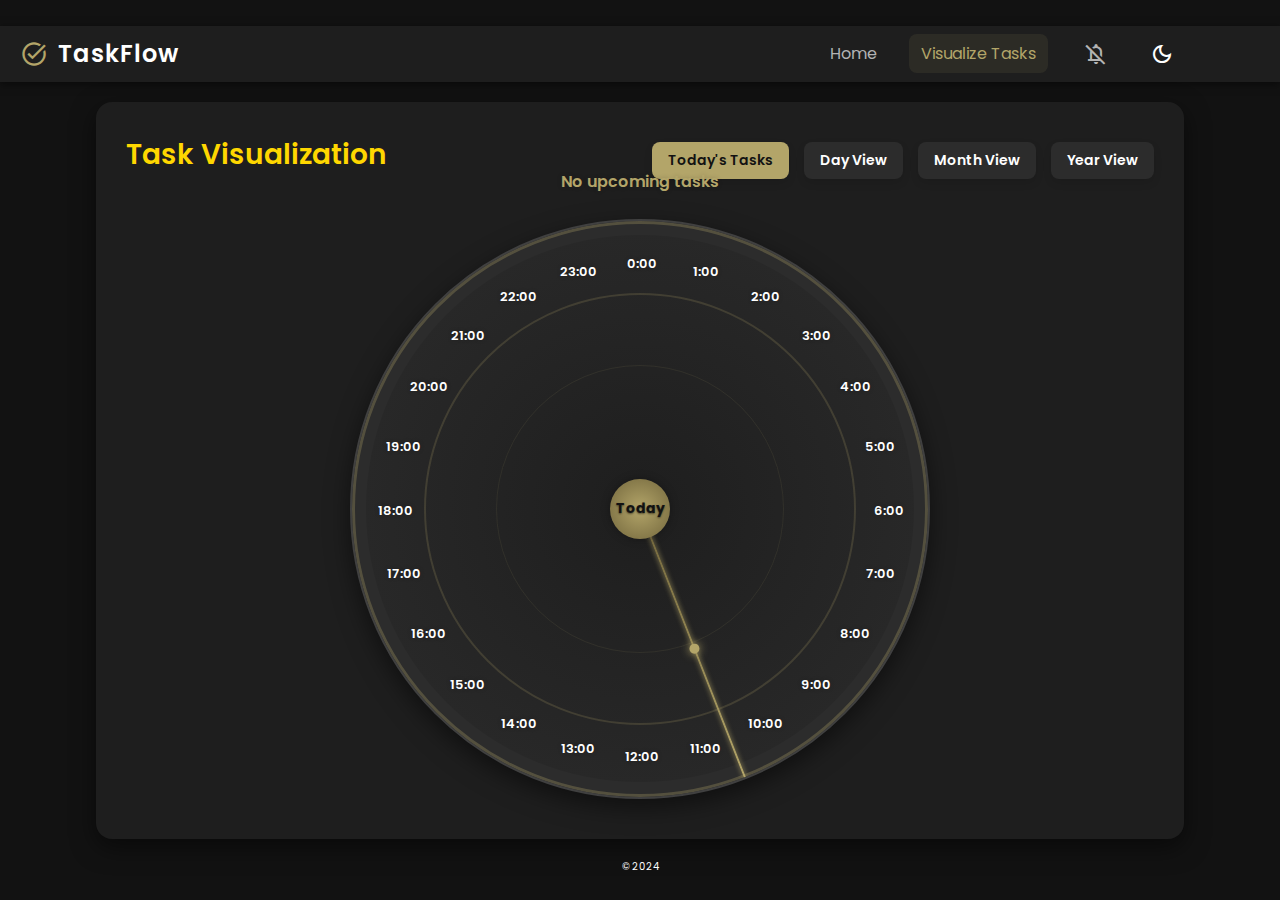
==== commit 7bd003e8: "A button to give steps how to enable notifications settings" ====
--- a/visualize.html
+++ b/visualize.html
@@ -385,7 +385,65 @@
         <div class="notification">
             <p class="notification-title">Task Reminder</p>
             <p id="notification-message"></p>
-            <button id="dismiss-notification">Dismiss</button>
+            <div class="notification-buttons">
+                <button id="dismiss-notification">Dismiss</button>
+                <button id="notification-help" class="help-button">How to Enable</button>
+            </div>
+        </div>
+    </div>
+
+    <!-- Notification help modal -->
+    <div id="notification-help-modal" class="modal hidden">
+        <div class="modal-content">
+            <span class="close-modal">&times;</span>
+            <h3>How to Enable Notifications</h3>
+            <div class="browser-tabs">
+                <button class="browser-tab active" data-browser="chrome">Chrome</button>
+                <button class="browser-tab" data-browser="firefox">Firefox</button>
+                <button class="browser-tab" data-browser="safari">Safari</button>
+                <button class="browser-tab" data-browser="edge">Edge</button>
+            </div>
+            <div class="browser-content">
+                <div class="browser-instructions" id="chrome-instructions">
+                    <ol>
+                        <li>Click the lock icon (or info icon) in the address bar</li>
+                        <li>Click on "Notifications" in the dropdown</li>
+                        <li>Select "Allow" from the options</li>
+                        <li>Refresh the page</li>
+                    </ol>
+                    <img src="images/chrome-notifications.png" alt="Chrome notification settings" class="help-image">
+                </div>
+                <div class="browser-instructions hidden" id="firefox-instructions">
+                    <ol>
+                        <li>Click the lock icon in the address bar</li>
+                        <li>Click on "Connection Secure" or site information</li>
+                        <li>Click "More Information" if needed</li>
+                        <li>Find "Permissions" and set "Receive Notifications" to "Allow"</li>
+                        <li>Refresh the page</li>
+                    </ol>
+                    <img src="images/firefox-notifications.png" alt="Firefox notification settings" class="help-image">
+                </div>
+                <div class="browser-instructions hidden" id="safari-instructions">
+                    <ol>
+                        <li>Click Safari in the menu bar</li>
+                        <li>Select "Preferences" or "Settings"</li>
+                        <li>Go to "Websites" tab</li>
+                        <li>Select "Notifications" from the left sidebar</li>
+                        <li>Find this website and select "Allow"</li>
+                        <li>Refresh the page</li>
+                    </ol>
+                    <img src="images/safari-notifications.png" alt="Safari notification settings" class="help-image">
+                </div>
+                <div class="browser-instructions hidden" id="edge-instructions">
+                    <ol>
+                        <li>Click the lock icon in the address bar</li>
+                        <li>Click "Site permissions"</li>
+                        <li>Find "Notifications" and set to "Allow"</li>
+                        <li>Refresh the page</li>
+                    </ol>
+                    <img src="images/edge-notifications.png" alt="Edge notification settings" class="help-image">
+                </div>
+            </div>
         </div>
     </div>
 
--- a/style.css
+++ b/style.css
@@ -797,24 +797,25 @@
   position: fixed;
   top: 2rem;
   right: 2rem;
-  z-index: 1100;
+  z-index: 1000;
   transition: all 0.3s ease;
-  transform: translateX(0);
   max-width: 35rem;
+  opacity: 1;
+  transform: translateY(0);
 }
 
 #notification-container.hidden {
-  transform: translateX(120%);
+  opacity: 0;
+  transform: translateY(-2rem);
+  pointer-events: none;
 }
 
 .notification {
   background-color: var(--form-bg);
-  border-radius: 1rem;
+  border-radius: 0.8rem;
   padding: 1.5rem;
   box-shadow: 0 0.4rem 1.2rem var(--shadow);
-  animation: slideIn 0.3s ease-out;
-  border-left: 4px solid var(--accent);
-  transition: all 0.3s ease;
+  border-left: 0.5rem solid var(--accent-color);
 }
 
 #notification-container.priority-low .notification {
@@ -828,52 +829,14 @@
 
 #notification-container.priority-high .notification {
   border-left-color: var(--danger);
-  animation: pulseUrgent 1.5s infinite;
-}
-
-@keyframes pulseWarning {
-  0% {
-    box-shadow: 0 0.4rem 1.2rem var(--shadow);
-  }
-  50% {
-    box-shadow: 0 0.4rem 1.2rem var(--warning);
-  }
-  100% {
-    box-shadow: 0 0.4rem 1.2rem var(--shadow);
-  }
-}
-
-@keyframes pulseUrgent {
-  0% {
-    box-shadow: 0 0.4rem 1.2rem var(--shadow);
-    transform: scale(1);
-  }
-  50% {
-    box-shadow: 0 0.4rem 1.2rem var(--danger);
-    transform: scale(1.03);
-  }
-  100% {
-    box-shadow: 0 0.4rem 1.2rem var(--shadow);
-    transform: scale(1);
-  }
-}
-
-@keyframes slideIn {
-  from {
-    transform: translateX(100%);
-    opacity: 0;
-  }
-  to {
-    transform: translateX(0);
-    opacity: 1;
-  }
+  animation: pulseUrgent 1s infinite;
 }
 
 .notification-title {
-  font-size: 1.8rem;
+  font-size: 1.6rem;
   font-weight: 600;
   margin-bottom: 0.8rem;
-  color: var(--accent);
+  color: var(--header-color);
 }
 
 #notification-container.priority-low .notification-title {
@@ -893,20 +856,167 @@
   margin-bottom: 1.2rem;
 }
 
+.notification-buttons {
+  display: flex;
+  gap: 1rem;
+  justify-content: flex-end;
+}
+
 #dismiss-notification {
+  padding: 0.6rem 1.2rem;
+  background-color: var(--form-bg);
+  color: var(--text-color);
+  border: 1px solid var(--border-color);
+  border-radius: 0.4rem;
+  cursor: pointer;
+  font-size: 1.2rem;
+  transition: all 0.2s ease;
+}
+
+#dismiss-notification:hover {
+  background-color: var(--input-bg);
+}
+
+.help-button {
+  padding: 0.6rem 1.2rem;
+  background-color: var(--accent-color);
+  color: white;
+  border: none;
+  border-radius: 0.4rem;
+  cursor: pointer;
+  font-size: 1.2rem;
+  transition: all 0.2s ease;
+}
+
+.help-button:hover {
+  background-color: var(--accent-color-dark);
+}
+
+/* Modal styles */
+.modal {
+  position: fixed;
+  top: 0;
+  left: 0;
+  width: 100%;
+  height: 100%;
+  background-color: rgba(0, 0, 0, 0.5);
+  display: flex;
+  justify-content: center;
+  align-items: center;
+  z-index: 2000;
+  opacity: 1;
+  transition: opacity 0.3s ease;
+}
+
+.modal.hidden {
+  opacity: 0;
+  pointer-events: none;
+}
+
+.modal-content {
+  background-color: var(--card-bg);
+  border-radius: 1rem;
+  padding: 2rem;
+  width: 90%;
+  max-width: 60rem;
+  max-height: 80vh;
+  overflow-y: auto;
+  position: relative;
+  box-shadow: 0 0.8rem 2.4rem var(--shadow);
+}
+
+.close-modal {
+  position: absolute;
+  top: 1rem;
+  right: 1.5rem;
+  font-size: 2.4rem;
+  color: var(--text-color);
+  cursor: pointer;
+  transition: color 0.2s ease;
+}
+
+.close-modal:hover {
+  color: var(--accent-color);
+}
+
+.modal-content h3 {
+  font-size: 2rem;
+  margin-bottom: 2rem;
+  color: var(--header-color);
+  text-align: center;
+}
+
+/* Browser tabs */
+.browser-tabs {
+  display: flex;
+  justify-content: center;
+  gap: 1rem;
+  margin-bottom: 2rem;
+  flex-wrap: wrap;
+}
+
+.browser-tab {
   padding: 0.8rem 1.6rem;
+  background-color: var(--form-bg);
+  border: none;
+  border-radius: 0.6rem;
+  cursor: pointer;
   font-size: 1.4rem;
-  margin-top: 0;
-}
-
-footer {
-  margin: 2rem 0;
-  text-align: center;
-}
-
-footer p {
+  color: var(--text-color);
+  transition: all 0.2s ease;
+}
+
+.browser-tab:hover {
+  background-color: var(--input-bg);
+}
+
+.browser-tab.active {
+  background-color: var(--accent-color);
+  color: white;
+}
+
+.browser-instructions {
   font-size: 1.4rem;
-  color: var(--text-secondary);
+  line-height: 1.6;
+}
+
+.browser-instructions.hidden {
+  display: none;
+}
+
+.browser-instructions ol {
+  margin-bottom: 2rem;
+  padding-left: 2rem;
+}
+
+.browser-instructions li {
+  margin-bottom: 0.8rem;
+}
+
+.help-image {
+  display: block;
+  max-width: 100%;
+  height: auto;
+  margin: 0 auto;
+  border-radius: 0.6rem;
+  border: 1px solid var(--border-color);
+}
+
+@media (max-width: 600px) {
+  .browser-tabs {
+    flex-direction: column;
+    align-items: center;
+  }
+  
+  .browser-tab {
+    width: 100%;
+    text-align: center;
+  }
+  
+  .modal-content {
+    padding: 1.5rem;
+    width: 95%;
+  }
 }
 
 /* Responsive Design */
@@ -951,19 +1061,19 @@
     font-size: 1.2rem;
   }
   
-  #name {
+    #name {
     overflow: hidden;
     text-overflow: ellipsis;
     white-space: nowrap;
-  }
-  
-  #end_date {
+    }
+  
+    #end_date {
     font-size: 1.1rem;
     overflow: hidden;
     text-overflow: ellipsis;
   }
   
-  #status {
+    #status {
     font-size: 1.1rem;
     overflow: hidden;
     text-overflow: ellipsis;
@@ -1137,7 +1247,7 @@
   max-width: 1200px;
   /* margin: 0 auto; */
   padding: 1rem 2rem;
-  display: flex;
+    display: flex;
   justify-content: space-between;
   align-items: center;
 }
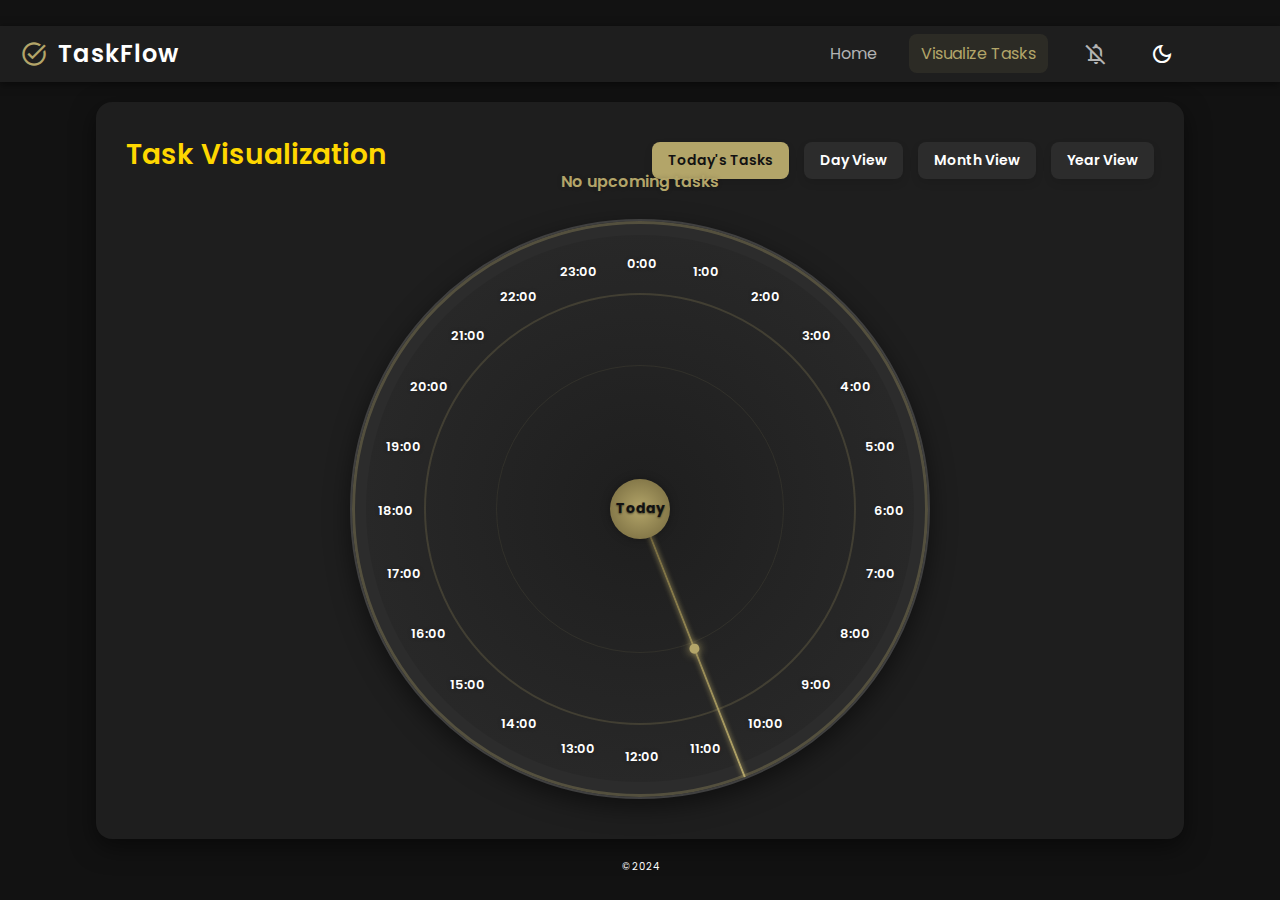
==== commit 797b13bf: "Resolving notifications issue" ====
--- a/visualize.html
+++ b/visualize.html
@@ -344,7 +344,7 @@
             <div class="nav-right">
                 <ul class="nav-links">
                     <li><a href="index.html">Home</a></li>
-                    <li class="active"><a href="visualize.html">Visualize Tasks</a></li>
+                    <li class="active"><a href="#" id="nav-visualize">Visualize Tasks</a></li>
                 </ul>
                 <span id="notification_toggle" title="Toggle Notifications" class="material-symbols-outlined hover">notifications</span>
                 <span id="theme_toggle" title="Switch Theme" class="material-symbols-outlined hover">dark_mode</span>
--- a/style.css
+++ b/style.css
@@ -469,6 +469,7 @@
   font-size: 1.6rem;
   word-break: break-word;
 }
+
 
 .completed, .delete, .restore, .pending, .extend_deadline {
   cursor: pointer;
@@ -569,7 +570,6 @@
 
 /* Mobile sidebar */
 .mobile-sidebar {
-  display: none;
   position: fixed;
   top: 0;
   left: 0;
@@ -581,6 +581,7 @@
   overflow-x: hidden;
   transition: width 0.3s ease;
   padding-top: 6rem;
+  display: block; /* Ensure it's always displayed */
 }
 
 .mobile-sidebar.open {
@@ -1016,71 +1017,6 @@
   .modal-content {
     padding: 1.5rem;
     width: 95%;
-  }
-}
-
-/* Responsive Design */
-@media (max-width: 900px) {
-  main {
-    width: 95%;
-    padding: 2rem;
-  }
-  
-  main section ul li {
-    grid-template-columns: 2fr 2fr 2fr 1fr 1fr;
-    padding: 1.5rem 1rem;
-  }
-  
-  ul p {
-    font-size: 1.4rem;
-  }
-  
-  .completed, .delete, .restore, .pending, .extend_deadline {
-    font-size: 2rem;
-  }
-  
-  .menu {
-    left: 1rem;
-  }
-  
-  .menu p {
-    font-size: 2rem;
-    width: 4rem;
-    height: 4rem;
-  }
-}
-
-@media (max-width: 600px) {
-  main section ul li {
-    grid-template-columns: 1fr 1fr 1fr 0.5fr 0.5fr;
-    font-size: 1.2rem;
-    padding: 1.2rem 0.8rem;
-  }
-  
-  ul p {
-    font-size: 1.2rem;
-  }
-  
-    #name {
-    overflow: hidden;
-    text-overflow: ellipsis;
-    white-space: nowrap;
-    }
-  
-    #end_date {
-    font-size: 1.1rem;
-    overflow: hidden;
-    text-overflow: ellipsis;
-  }
-  
-    #status {
-    font-size: 1.1rem;
-    overflow: hidden;
-    text-overflow: ellipsis;
-  }
-  
-  .completed, .delete, .restore, .pending, .extend_deadline {
-    font-size: 1.8rem;
   }
   
   .menu {
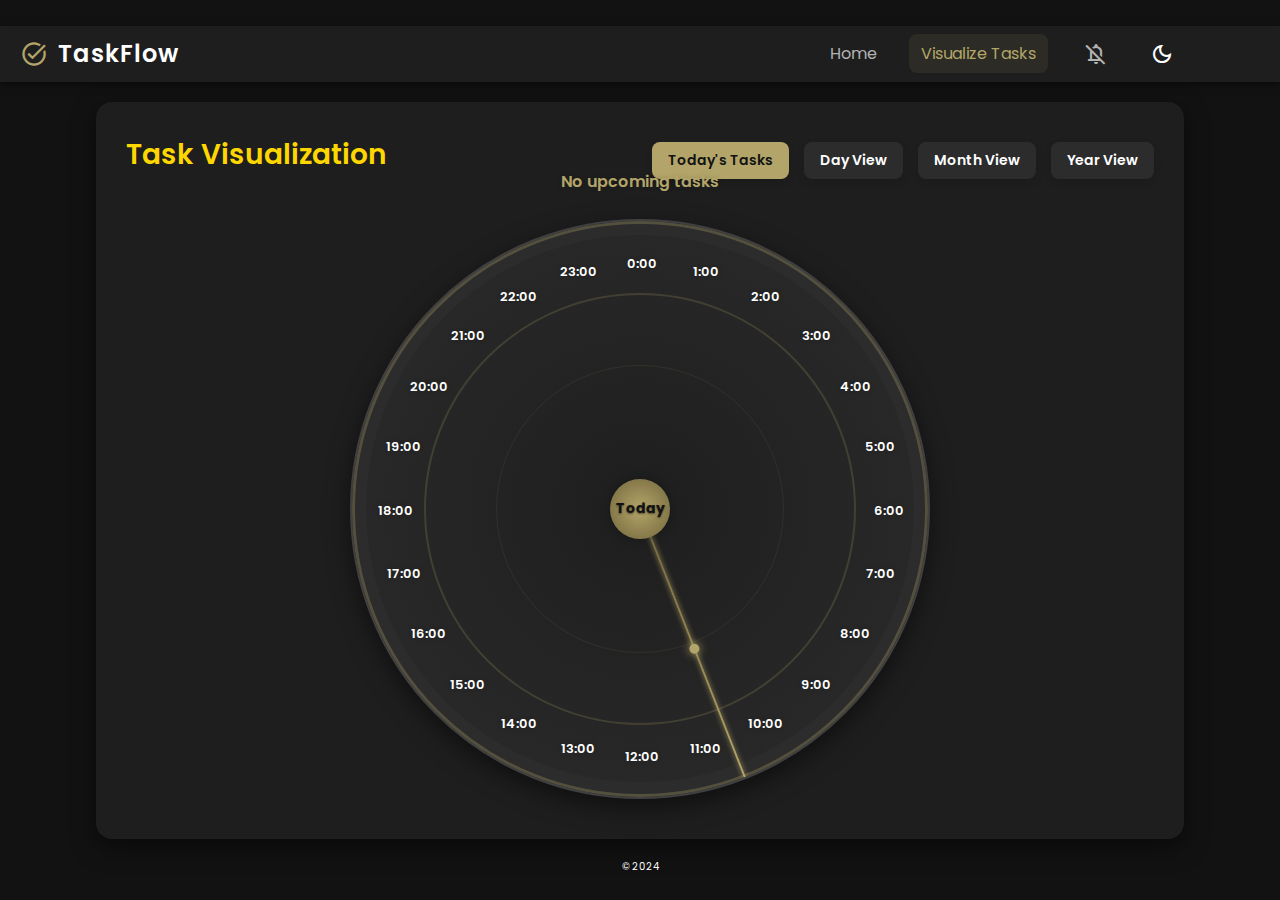
==== commit 6e555f74: "some fixes" ====
--- a/visualize.html
+++ b/visualize.html
@@ -4,334 +4,10 @@
     <meta charset="UTF-8">
     <meta name="viewport" content="width=device-width, initial-scale=1.0">
     <title>TaskFlow - Visualize Tasks</title>
-    <link rel="stylesheet" href="style.css">
+    <link rel="stylesheet" href="index.css">
+    <link rel="stylesheet" href="visualize.css">
     <link href="https://fonts.googleapis.com/css2?family=Material+Symbols+Outlined" rel="stylesheet">
     <link rel="icon" type="image/png" href="logo 32px.png">
-    <style>
-        /* Visualization specific styles */
-        .visualization-container {
-            width: 85%;
-            max-width: 1200px;
-            margin: 2rem auto;
-            background-color: var(--card-bg);
-            border-radius: 1.6rem;
-            box-shadow: 0 0.8rem 2.4rem var(--shadow);
-            padding: 3rem;
-            display: flex;
-            flex-direction: column;
-            align-items: center;
-        }
-
-        .visualization-header {
-            width: 100%;
-            display: flex;
-            justify-content: space-between;
-            align-items: center;
-            margin-bottom: 3rem;
-        }
-
-        .visualization-header h2 {
-            font-size: 2.8rem;
-            font-weight: 600;
-            color: var(--header-color);
-        }
-
-        .visualization-filters {
-            display: flex;
-            gap: 1.5rem;
-        }
-
-        .filter-btn {
-            padding: 0.8rem 1.6rem;
-            border: none;
-            border-radius: 0.8rem;
-            background-color: var(--form-bg);
-            color: var(--text);
-            font-size: 1.4rem;
-            cursor: pointer;
-            transition: all 0.3s ease;
-        }
-
-        .filter-btn.active {
-            background-color: var(--accent);
-            color: var(--bg);
-        }
-
-        .filter-btn:hover:not(.active) {
-            background-color: var(--input-bg);
-        }
-
-        .clock-container {
-            position: relative;
-            width: 60rem;
-            height: 60rem;
-            max-width: 90vw;
-            max-height: 90vw;
-            margin: 0 auto;
-        }
-
-        .clock {
-            position: relative;
-            width: 100%;
-            height: 100%;
-            border-radius: 50%;
-            background-color: var(--form-bg);
-            box-shadow: 0 0.8rem 2.4rem var(--shadow);
-            display: flex;
-            justify-content: center;
-            align-items: center;
-            overflow: hidden;
-        }
-
-        .clock::before {
-            content: '';
-            position: absolute;
-            width: 95%;
-            height: 95%;
-            border-radius: 50%;
-            background: radial-gradient(circle, var(--card-bg) 0%, var(--form-bg) 100%);
-            z-index: 1;
-        }
-
-        .clock-center {
-            position: absolute;
-            width: 6rem;
-            height: 6rem;
-            background: radial-gradient(circle, var(--accent) 0%, var(--accent-hover) 100%);
-            border-radius: 50%;
-            z-index: 10;
-            display: flex;
-            justify-content: center;
-            align-items: center;
-            color: var(--bg);
-            font-size: 1.4rem;
-            font-weight: bold;
-            box-shadow: 0 0 1rem rgba(0, 0, 0, 0.3);
-        }
-
-        .time-ring {
-            position: absolute;
-            border-radius: 50%;
-            display: flex;
-            justify-content: center;
-            align-items: center;
-            z-index: 2;
-        }
-
-        .outer-ring {
-            width: 100%;
-            height: 100%;
-            border: 3px solid rgba(var(--accent-rgb), 0.3);
-        }
-
-        .middle-ring {
-            width: 75%;
-            height: 75%;
-            border: 2px solid rgba(var(--accent-rgb), 0.2);
-        }
-
-        .inner-ring {
-            width: 50%;
-            height: 50%;
-            border: 1px solid rgba(var(--accent-rgb), 0.1);
-        }
-
-        .task-marker {
-            position: absolute;
-            width: 1.8rem;
-            height: 1.8rem;
-            background-color: var(--form-bg);
-            border: 2px solid var(--accent);
-            border-radius: 50%;
-            display: flex;
-            justify-content: center;
-            align-items: center;
-            cursor: pointer;
-            transition: all 0.3s ease;
-            z-index: 5;
-        }
-
-        .task-marker:hover {
-            transform: scale(1.3);
-            z-index: 6;
-        }
-
-        .task-marker.priority-low {
-            background-color: var(--success);
-            border-color: var(--success);
-        }
-
-        .task-marker.priority-medium {
-            background-color: var(--warning);
-            border-color: var(--warning);
-        }
-
-        .task-marker.priority-high {
-            background-color: var(--danger);
-            border-color: var(--danger);
-        }
-
-        .task-marker.target-task {
-            width: 2.4rem;
-            height: 2.4rem;
-            z-index: 7;
-            box-shadow: 0 0 1.5rem var(--accent);
-            animation: pulseTarget 2s infinite;
-        }
-
-        @keyframes pulseTarget {
-            0% {
-                box-shadow: 0 0 0.5rem var(--accent);
-            }
-            50% {
-                box-shadow: 0 0 2rem var(--accent);
-            }
-            100% {
-                box-shadow: 0 0 0.5rem var(--accent);
-            }
-        }
-
-        .task-tooltip {
-            position: absolute;
-            background-color: var(--form-bg);
-            border-radius: 0.8rem;
-            padding: 1rem;
-            box-shadow: 0 0.4rem 1.2rem var(--shadow);
-            width: 18rem;
-            z-index: 20;
-            opacity: 0;
-            visibility: hidden;
-            transition: all 0.3s ease;
-            font-size: 1.2rem;
-        }
-
-        .task-marker:hover .task-tooltip {
-            opacity: 1;
-            visibility: visible;
-        }
-
-        .task-tooltip h4 {
-            font-size: 1.4rem;
-            font-weight: 600;
-            margin-bottom: 0.5rem;
-            color: var(--accent);
-        }
-
-        .task-tooltip p {
-            font-size: 1.1rem;
-            margin-bottom: 0.5rem;
-        }
-
-        .time-needle {
-            position: absolute;
-            width: 50%;
-            height: 2px;
-            background: linear-gradient(90deg, var(--accent-hover) 0%, var(--accent) 100%);
-            transform-origin: left center;
-            left: 50%;
-            top: 50%;
-            z-index: 4;
-            transition: transform 1s linear;
-            border-radius: 1px;
-            box-shadow: 0 0 5px var(--accent);
-        }
-
-        .time-needle::after {
-            content: '';
-            position: absolute;
-            width: 1rem;
-            height: 1rem;
-            background-color: var(--accent);
-            border-radius: 50%;
-            right: -0.5rem;
-            top: 50%;
-            transform: translateY(-50%);
-            box-shadow: 0 0 10px var(--accent);
-        }
-
-        .time-labels {
-            position: absolute;
-            width: 100%;
-            height: 100%;
-            z-index: 3;
-        }
-
-        .time-label {
-            position: absolute;
-            font-size: 1.3rem;
-            font-weight: 600;
-            color: var(--text);
-            text-shadow: 0 0 5px rgba(0, 0, 0, 0.2);
-        }
-
-        .current-time-display {
-            position: absolute;
-            bottom: -4rem;
-            font-size: 1.6rem;
-            font-weight: 600;
-            color: var(--accent);
-            text-align: center;
-            width: 100%;
-        }
-
-        .target-task-info {
-            position: absolute;
-            top: -4rem;
-            font-size: 1.6rem;
-            font-weight: 600;
-            color: var(--accent);
-            text-align: center;
-            width: 100%;
-            text-shadow: 0 0 5px rgba(0, 0, 0, 0.2);
-        }
-
-        .time-ticks {
-            position: absolute;
-            width: 100%;
-            height: 100%;
-            z-index: 2;
-        }
-
-        .tick {
-            position: absolute;
-            width: 2px;
-            height: 10px;
-            background-color: rgba(var(--accent-rgb), 0.5);
-            transform-origin: center bottom;
-            left: 50%;
-            top: 0;
-        }
-
-        .tick.major {
-            height: 15px;
-            width: 3px;
-            background-color: rgba(var(--accent-rgb), 0.8);
-        }
-
-        @media (max-width: 700px) {
-            .visualization-header {
-                flex-direction: column;
-                gap: 1.5rem;
-            }
-
-            .clock-container {
-                width: 40rem;
-                height: 40rem;
-            }
-        }
-
-        @media (max-width: 500px) {
-            .visualization-filters {
-                flex-wrap: wrap;
-                justify-content: center;
-            }
-
-            .clock-container {
-                width: 30rem;
-                height: 30rem;
-            }
-        }
-    </style>
 </head>
 <body class="dark-theme">
     <!-- Top Navigation Bar -->
--- a/index.css
+++ b/index.css
@@ -0,0 +1,1611 @@
+@import url("https://fonts.googleapis.com/css2?family=Delius+Swash+Caps&family=Fira+Code:wght@300..700&family=Poppins:wght@300;400;500;600;700&display=swap");
+* {
+  margin: 0;
+  padding: 0;
+  box-sizing: border-box;
+  font-size: 10px;
+  font-family: "Poppins", sans-serif;
+  transition: background-color 0.3s, color 0.3s, border-color 0.3s, box-shadow 0.3s;
+}
+
+:root {
+  /* Dark Theme Variables */
+  --dark-bg: #121212;
+  --dark-card-bg: #1E1E1E;
+  --dark-form-bg: #2C2C2C;
+  --dark-input-bg: #404040;
+  --dark-text: #FFFFFF;
+  --dark-text-secondary: #B3B3B3;
+  --dark-accent: #B3A569;
+  --dark-accent-hover: #72663c;
+  --dark-header-color: #FFD700;
+  --dark-success: #7FFF00;
+  --dark-warning: #FFA500;
+  --dark-danger: #FF4500;
+  --dark-info: #00BFFF;
+  --dark-shadow: rgba(0, 0, 0, 0.5);
+  
+  /* Light Theme Variables */
+  --light-bg: #f5f5f5;
+  --light-card-bg: #ffffff;
+  --light-form-bg: #f0f0f0;
+  --light-input-bg: #e8e8e8;
+  --light-text: #333333;
+  --light-text-secondary: #666666;
+  --light-accent: #6a5acd;
+  --light-accent-hover: #5a4abf;
+  --light-header-color: #6a5acd;
+  --light-success: #4caf50;
+  --light-warning: #ff9800;
+  --light-danger: #f44336;
+  --light-info: #2196f3;
+  --light-shadow: rgba(0, 0, 0, 0.1);
+  
+  /* Clock Variables */
+  --dark-bg-secondary: #2C2C2C;
+  --dark-border-color: #404040;
+  --dark-accent-color: #B3A569;
+  --dark-accent-color-light: #D4C68C;
+  --dark-accent-color-dark: #8A7D4F;
+  --dark-text-color: #FFFFFF;
+  --dark-priority-low: #7FFF00;
+  --dark-priority-medium: #FFA500;
+  --dark-priority-high: #FF4500;
+  
+  --light-bg-secondary: #f0f0f0;
+  --light-border-color: #e0e0e0;
+  --light-accent-color: #6a5acd;
+  --light-accent-color-light: #8a7bed;
+  --light-accent-color-dark: #5a4abf;
+  --light-text-color: #333333;
+  --light-priority-low: #4caf50;
+  --light-priority-medium: #ff9800;
+  --light-priority-high: #f44336;
+}
+
+/* Theme Classes */
+.dark-theme {
+  --bg: var(--dark-bg);
+  --card-bg: var(--dark-card-bg);
+  --form-bg: var(--dark-form-bg);
+  --input-bg: var(--dark-input-bg);
+  --text: var(--dark-text);
+  --text-secondary: var(--dark-text-secondary);
+  --accent: var(--dark-accent);
+  --accent-hover: var(--dark-accent-hover);
+  --header-color: var(--dark-header-color);
+  --success: var(--dark-success);
+  --warning: var(--dark-warning);
+  --danger: var(--dark-danger);
+  --info: var(--dark-info);
+  --shadow: var(--dark-shadow);
+  --accent-rgb: 179, 165, 105; /* RGB values for dark theme accent */
+  
+  /* Clock Variables */
+  --bg-secondary: var(--dark-bg-secondary);
+  --border-color: var(--dark-border-color);
+  --accent-color: var(--dark-accent-color);
+  --accent-color-light: var(--dark-accent-color-light);
+  --accent-color-dark: var(--dark-accent-color-dark);
+  --text-color: var(--dark-text-color);
+  --priority-low: var(--dark-priority-low);
+  --priority-medium: var(--dark-priority-medium);
+  --priority-high: var(--dark-priority-high);
+}
+
+.light-theme {
+  --bg: var(--light-bg);
+  --card-bg: var(--light-card-bg);
+  --form-bg: var(--light-form-bg);
+  --input-bg: var(--light-input-bg);
+  --text: var(--light-text);
+  --text-secondary: var(--light-text-secondary);
+  --accent: var(--light-accent);
+  --accent-hover: var(--light-accent-hover);
+  --header-color: var(--light-header-color);
+  --success: var(--light-success);
+  --warning: var(--light-warning);
+  --danger: var(--light-danger);
+  --info: var(--light-info);
+  --shadow: var(--light-shadow);
+  --accent-rgb: 106, 90, 205; /* RGB values for light theme accent */
+  
+  /* Clock Variables */
+  --bg-secondary: var(--light-bg-secondary);
+  --border-color: var(--light-border-color);
+  --accent-color: var(--light-accent-color);
+  --accent-color-light: var(--light-accent-color-light);
+  --accent-color-dark: var(--light-accent-color-dark);
+  --text-color: var(--light-text-color);
+  --priority-low: var(--light-priority-low);
+  --priority-medium: var(--light-priority-medium);
+  --priority-high: var(--light-priority-high);
+}
+
+/* Styling for the To-Do List Page */
+body {
+  font-family: 'Poppins', sans-serif;
+  background-color: var(--bg);
+  color: var(--text);
+  margin: 0;
+  padding: 0;
+  display: flex;
+  flex-direction: column;
+  align-items: center;
+  justify-content: center;
+  min-height: 100vh;
+  user-select: none;
+  overflow-x: hidden;
+  overflow-y: auto;
+  scrollbar-width: thin;
+  scrollbar-color: var(--accent) var(--card-bg);
+}
+
+/* Custom Scrollbar */
+::-webkit-scrollbar {
+  width: 8px;
+  height: 8px;
+}
+
+::-webkit-scrollbar-track {
+  background: var(--card-bg);
+  border-radius: 10px;
+}
+
+::-webkit-scrollbar-thumb {
+  background: var(--accent);
+  border-radius: 10px;
+}
+
+::-webkit-scrollbar-thumb:hover {
+  background: var(--accent-hover);
+}
+
+section#create_task {
+  position: fixed;
+  top: 50%;
+  left: 50%;
+  transform: translate(-50%, -50%);
+  background-color: var(--form-bg);
+  border-radius: 1.6rem;
+  padding: 4rem;
+  box-shadow: 0 0.8rem 2.4rem var(--shadow);
+  width: 40rem;
+  max-width: 90vw;
+  text-align: center;
+  z-index: 1000;
+  animation: fadeIn 0.3s ease-out;
+}
+
+@keyframes fadeIn {
+  from {
+    opacity: 0;
+    transform: translate(-50%, -48%);
+  }
+  to {
+    opacity: 1;
+    transform: translate(-50%, -50%);
+  }
+}
+
+section#create_task h2 {
+  font-size: 3.4rem;
+  font-weight: 600;
+  margin-bottom: 2rem;
+  color: var(--accent);
+}
+
+form {
+  display: flex;
+  flex-direction: column;
+  gap: 2.5rem;
+}
+
+label {
+  font-size: 1.6rem;
+  margin-bottom: 0.8rem;
+  text-align: left;
+  display: block;
+  font-weight: 500;
+}
+
+input[type="text"],
+input[type="datetime-local"],
+input[type="number"] {
+  width: 100%;
+  padding: 1.2rem;
+  border-radius: 0.8rem;
+  border: 1px solid var(--input-bg);
+  background-color: var(--input-bg);
+  color: var(--text);
+  font-size: 1.6rem;
+  transition: all 0.3s ease;
+}
+
+input[type="text"]:focus,
+input[type="datetime-local"]:focus,
+input[type="number"]:focus,
+select:focus {
+  outline: none;
+  border-color: var(--accent);
+  box-shadow: 0 0 0 2px rgba(179, 165, 105, 0.2);
+}
+
+#importance,
+#notification_unit {
+  width: 100%;
+  padding: 1.2rem;
+  border-radius: 0.8rem;
+  border: 1px solid var(--input-bg);
+  background-color: var(--input-bg);
+  color: var(--text);
+  font-size: 1.6rem;
+  appearance: none;
+  background-image: url("data:image/svg+xml;charset=US-ASCII,%3Csvg%20xmlns%3D%22http%3A%2F%2Fwww.w3.org%2F2000%2Fsvg%22%20width%3D%22292.4%22%20height%3D%22292.4%22%3E%3Cpath%20fill%3D%22%23B3A569%22%20d%3D%22M287%2069.4a17.6%2017.6%200%200%200-13-5.4H18.4c-5%200-9.3%201.8-12.9%205.4A17.6%2017.6%200%200%200%200%2082.2c0%205%201.8%209.3%205.4%2012.9l128%20127.9c3.6%203.6%207.8%205.4%2012.8%205.4s9.2-1.8%2012.8-5.4L287%2095c3.5-3.5%205.4-7.8%205.4-12.8%200-5-1.9-9.2-5.5-12.8z%22%2F%3E%3C%2Fsvg%3E");
+  background-repeat: no-repeat;
+  background-position: right 1.2rem top 50%;
+  background-size: 1.2rem auto;
+}
+
+.light-theme #importance,
+.light-theme #notification_unit {
+  background-image: url("data:image/svg+xml;charset=US-ASCII,%3Csvg%20xmlns%3D%22http%3A%2F%2Fwww.w3.org%2F2000%2Fsvg%22%20width%3D%22292.4%22%20height%3D%22292.4%22%3E%3Cpath%20fill%3D%22%236a5acd%22%20d%3D%22M287%2069.4a17.6%2017.6%200%200%200-13-5.4H18.4c-5%200-9.3%201.8-12.9%205.4A17.6%2017.6%200%200%200%200%2082.2c0%205%201.8%209.3%205.4%2012.9l128%20127.9c3.6%203.6%207.8%205.4%2012.8%205.4s9.2-1.8%2012.8-5.4L287%2095c3.5-3.5%205.4-7.8%205.4-12.8%200-5-1.9-9.2-5.5-12.8z%22%2F%3E%3C%2Fsvg%3E");
+}
+
+input[type="text"]::placeholder,
+input[type="datetime-local"]::placeholder,
+input[type="number"]::placeholder {
+  color: var(--text-secondary);
+  font-style: italic;
+}
+
+.notification-options,
+.notification-sound {
+  display: flex;
+  flex-direction: column;
+}
+
+.notification-time-container {
+  display: flex;
+  gap: 1rem;
+}
+
+.notification-time-container input {
+  flex: 1;
+}
+
+.notification-time-container select {
+  flex: 2;
+}
+
+/* Toggle Switch for Sound */
+.sound-toggle {
+  position: relative;
+  display: inline-block;
+  width: 5rem;
+  height: 2.6rem;
+  margin-left: 1rem;
+}
+
+.sound-toggle input {
+  opacity: 0;
+  width: 0;
+  height: 0;
+}
+
+.slider {
+  position: absolute;
+  cursor: pointer;
+  top: 0;
+  left: 0;
+  right: 0;
+  bottom: 0;
+  background-color: var(--input-bg);
+  transition: .4s;
+  border-radius: 3.4rem;
+  z-index: 1; /* Add z-index to ensure it's clickable */
+}
+
+.slider:before {
+  position: absolute;
+  content: "";
+  height: 1.8rem;
+  width: 1.8rem;
+  left: 0.4rem;
+  bottom: 0.4rem;
+  background-color: var(--text);
+  transition: .4s;
+  border-radius: 50%;
+}
+
+input:checked + .slider {
+  background-color: var(--accent);
+}
+
+input:focus + .slider {
+  box-shadow: 0 0 1px var(--accent);
+}
+
+input:checked + .slider:before {
+  transform: translateX(2.4rem);
+}
+
+button {
+  margin-top: 1rem;
+  padding: 1.2rem;
+  border: none;
+  border-radius: 0.8rem;
+  background-color: var(--accent);
+  color: var(--bg);
+  font-size: 1.6rem;
+  font-weight: 600;
+  cursor: pointer;
+  transition: all 0.3s ease;
+  box-shadow: 0 0.4rem 0.8rem rgba(0, 0, 0, 0.1);
+}
+
+button:hover {
+  background-color: var(--accent-hover);
+  transform: translateY(-2px);
+  box-shadow: 0 0.6rem 1.2rem rgba(0, 0, 0, 0.15);
+}
+
+button:active {
+  transform: translateY(0);
+  box-shadow: 0 0.2rem 0.4rem rgba(0, 0, 0, 0.1);
+}
+
+header {
+  display: flex;
+  align-items: center;
+  margin-bottom: 4rem;
+  position: relative;
+}
+
+header h3 {
+  font-size: 3.4rem;
+  font-weight: 600;
+  color: var(--header-color);
+  text-transform: uppercase;
+  letter-spacing: 1px;
+  position: relative;
+  padding-bottom: 0.5rem;
+}
+
+header h3::after {
+  content: '';
+  position: absolute;
+  bottom: 0;
+  left: 0;
+  width: 100%;
+  height: 3px;
+  background: linear-gradient(90deg, var(--accent), transparent);
+  border-radius: 3px;
+}
+
+main {
+  width: 85%;
+  max-width: 1200px;
+  height: 75vh;
+  background-color: var(--card-bg);
+  border-radius: 1.6rem;
+  box-shadow: 0 0.8rem 2.4rem var(--shadow);
+  padding: 3rem;
+  margin: 2rem 0;
+  overflow: hidden;
+  display: flex;
+  flex-direction: column;
+}
+
+main section{
+  height: 100%;
+  overflow-y: auto;
+  scrollbar-width: thin;
+  padding-right: 1rem;
+}
+
+.Task_list {
+  margin-top: 2rem;
+  min-height: 50vh;
+}
+
+.Task_list h2 {
+  text-align: center;
+  margin-bottom: 2rem;
+  font-size: 2.5rem;
+  font-weight: 600;
+  color: var(--accent);
+  position: relative;
+  display: inline-block;
+  left: 50%;
+  transform: translateX(-50%);
+}
+
+.Task_list h2::after {
+  content: '';
+  position: absolute;
+  bottom: -0.5rem;
+  left: 0;
+  width: 100%;
+  height: 2px;
+  background: linear-gradient(90deg, transparent, var(--accent), transparent);
+}
+
+ul {
+  list-style-type: none;
+  padding: 0;
+  margin: 0;
+}
+
+main section ul li {
+  display: grid;
+  width: 100%;
+  margin: 0 auto;
+  grid-template-columns: 2fr 3fr 3fr 1.5fr 1.5fr;
+  align-items: center;
+  text-align: center;
+  padding: 2rem;
+  background-color: var(--form-bg);
+  border-radius: 1.2rem;
+  margin-bottom: 1.5rem;
+  transition: all 0.3s ease;
+  column-gap: 0.5rem;
+  box-shadow: 0 0.4rem 0.8rem rgba(0, 0, 0, 0.05);
+}
+
+ul li#header {
+  background-color: var(--accent);
+  color: var(--bg);
+  font-weight: 600;
+  box-shadow: 0 0.4rem 0.8rem var(--shadow);
+  position: sticky;
+  top: 0;
+  z-index: 10;
+}
+
+
+ul p {
+  margin: 0;
+  font-size: 1.6rem;
+  word-break: break-word;
+}
+
+
+.completed, .delete, .restore, .pending, .extend_deadline {
+  cursor: pointer;
+  font-size: 2.4rem;
+  color: var(--accent);
+  transition: all 0.3s ease;
+}
+
+.hover_complete:hover  {
+  color: var(--success);
+  transform: scale(1.2) rotate(10deg);
+}
+
+.restore:hover, .pending:hover, .extend_deadline:hover {
+  color: var(--success);
+  transform: scale(1.2);
+}
+
+.delete:hover {
+  color: var(--danger);
+  transform: scale(1.2);
+}
+
+.add {
+  position: fixed;
+  bottom: 3rem;
+  right: 3rem;
+  width: 6rem;
+  height: 6rem;
+  background-color: var(--accent);
+  color: var(--bg);
+  border-radius: 50%;
+  display: flex;
+  align-items: center;
+  justify-content: center;
+  cursor: pointer;
+  transition: all 0.3s ease;
+  box-shadow: 0 0.4rem 1.2rem var(--shadow);
+  z-index: 100;
+}
+
+.add:hover{
+  transform: scale(1.1) rotate(90deg);
+  background-color: var(--accent-hover);
+}
+
+.add p {
+  margin: 0;
+  font-size: 3rem;
+  font-weight: bold;
+}
+
+.menu {
+  display: flex;
+  flex-direction: column;
+  row-gap: 1.5rem;
+  position: fixed;
+  top: 50%;
+  transform: translateY(-50%);
+  left: 2rem;
+  background-color: var(--form-bg);
+  align-items: center;
+  justify-content: center;
+  padding: 2rem 1rem;
+  border-radius: 3rem;
+  box-shadow: 0 0.4rem 1.2rem var(--shadow);
+  z-index: 100;
+  transition: all 0.3s ease;
+}
+
+/* Mobile menu toggle button */
+.menu-toggle {
+  display: none;
+  position: fixed;
+  bottom: 2rem;
+  left: 2rem;
+  background-color: var(--accent);
+  color: var(--bg);
+  width: 5rem;
+  height: 5rem;
+  border-radius: 50%;
+  align-items: center;
+  justify-content: center;
+  font-size: 2.4rem;
+  box-shadow: 0 0.4rem 1.2rem var(--shadow);
+  z-index: 101;
+  cursor: pointer;
+  transition: all 0.3s ease;
+}
+
+.menu-toggle:hover {
+  transform: scale(1.1);
+}
+
+.menu-toggle .material-symbols-outlined {
+  font-size: 2.4rem;
+}
+
+/* Mobile sidebar */
+.mobile-sidebar {
+  position: fixed;
+  top: 0;
+  left: 0;
+  width: 0;
+  height: 100%;
+  background-color: var(--form-bg);
+  box-shadow: 0 0 1.5rem var(--shadow);
+  z-index: 200;
+  overflow-x: hidden;
+  transition: width 0.3s ease;
+  padding-top: 6rem;
+  display: block; /* Ensure it's always displayed */
+}
+
+.mobile-sidebar.open {
+  width: 25rem;
+  max-width: 80vw;
+}
+
+.mobile-sidebar .close-btn {
+  position: absolute;
+  top: 2rem;
+  right: 2rem;
+  font-size: 2.4rem;
+  color: var(--text);
+  cursor: pointer;
+  transition: all 0.3s ease;
+}
+
+.mobile-sidebar .close-btn:hover {
+  color: var(--accent);
+  transform: scale(1.1);
+}
+
+.mobile-sidebar h3 {
+  color: var(--header-color);
+  font-size: 2rem;
+  margin: 0 2rem 2rem;
+  padding-bottom: 1rem;
+  border-bottom: 1px solid var(--border);
+}
+
+.mobile-sidebar-content {
+  padding: 0 2rem;
+}
+
+.task-list-preview {
+  margin-bottom: 2rem;
+}
+
+.task-list-preview h4 {
+  color: var(--accent);
+  font-size: 1.6rem;
+  margin-bottom: 1rem;
+  display: flex;
+  align-items: center;
+}
+
+.task-list-preview h4 .material-symbols-outlined {
+  margin-right: 0.8rem;
+}
+
+.task-list-preview ul {
+  list-style: none;
+  padding: 0;
+  margin: 0;
+}
+
+.task-list-preview li {
+  padding: 1rem 0;
+  border-bottom: 1px solid var(--border);
+  color: var(--text);
+  font-size: 1.4rem;
+  display: flex;
+  justify-content: space-between;
+  align-items: center;
+}
+
+.task-list-preview li:last-child {
+  border-bottom: none;
+}
+
+.task-list-preview .task-name {
+  flex: 1;
+  white-space: nowrap;
+  overflow: hidden;
+  text-overflow: ellipsis;
+}
+
+.task-list-preview .task-priority {
+  width: 1.2rem;
+  height: 1.2rem;
+  border-radius: 50%;
+  margin-right: 1rem;
+}
+
+.task-list-preview .priority-high {
+  background-color: var(--danger);
+}
+
+.task-list-preview .priority-medium {
+  background-color: var(--warning);
+}
+
+.task-list-preview .priority-low {
+  background-color: var(--success);
+}
+
+.view-all-btn {
+  display: block;
+  text-align: center;
+  padding: 0.8rem;
+  background-color: var(--accent);
+  color: var(--bg);
+  border-radius: 0.8rem;
+  margin-top: 1rem;
+  font-size: 1.4rem;
+  cursor: pointer;
+  transition: all 0.3s ease;
+}
+
+.view-all-btn:hover {
+  background-color: var(--accent-hover);
+}
+
+/* Sidebar filters */
+.sidebar-filters {
+  display: flex;
+  flex-direction: column;
+  gap: 0.8rem;
+  margin-top: 1rem;
+}
+
+.sidebar-filter-btn {
+  padding: 0.8rem 1.2rem;
+  background-color: var(--card-bg);
+  color: var(--text);
+  border-radius: 0.8rem;
+  font-size: 1.4rem;
+  cursor: pointer;
+  transition: all 0.3s ease;
+}
+
+.sidebar-filter-btn:hover {
+  background-color: var(--input-bg);
+}
+
+.sidebar-filter-btn.active {
+  background-color: var(--accent);
+  color: var(--bg);
+}
+
+.menu p {
+  color: var(--text);
+  font-size: 2.4rem;
+  transition: all 0.3s ease;
+  padding: 1.2rem;
+  border-radius: 50%;
+  background-color: var(--card-bg);
+  display: flex;
+  align-items: center;
+  justify-content: center;
+}
+
+#home:hover {
+  color: var(--info);
+  transform: scale(1.2);
+  background-color: rgba(0, 191, 255, 0.1);
+}
+
+#delete:hover {
+  color: var(--danger);
+  transform: scale(1.2);
+  background-color: rgba(255, 69, 0, 0.1);
+}
+
+#completed:hover {
+  color: var(--success);
+  transform: scale(1.2) rotate(10deg);
+  background-color: rgba(127, 255, 0, 0.1);
+}
+
+#missed:hover {
+  color: var(--warning);
+  transform: scale(1.2);
+  background-color: rgba(255, 165, 0, 0.1);
+}
+
+#pending:hover {
+  color: var(--warning);
+  transform: scale(1.2);
+  background-color: rgba(255, 165, 0, 0.1);
+}
+
+
+#theme_toggle:hover {
+  color: var(--accent);
+  transform: scale(1.2);
+  background-color: rgba(179, 165, 105, 0.1);
+}
+
+#EXTEND {
+  position: fixed;
+  top: 50%;
+  left: 50%;
+  transform: translate(-50%, -50%);
+  background-color: var(--form-bg);
+  border-radius: 1.6rem;
+  padding: 3rem;
+  box-shadow: 0 0.8rem 2.4rem var(--shadow);
+  width: 35rem;
+  max-width: 90vw;
+  text-align: center;
+  z-index: 1000;
+}
+
+#EXTEND h2 {
+  font-size: 2.4rem;
+  font-weight: 600;
+  margin-bottom: 2rem;
+  color: var(--accent);
+}
+
+/* Notification Container */
+#notification-container {
+  position: fixed;
+  top: 2rem;
+  right: 2rem;
+  z-index: 1000;
+  transition: all 0.3s ease;
+  max-width: 35rem;
+  opacity: 1;
+  transform: translateY(0);
+}
+
+#notification-container.hidden {
+  opacity: 0;
+  transform: translateY(-2rem);
+  pointer-events: none;
+}
+
+.notification {
+  background-color: var(--form-bg);
+  border-radius: 0.8rem;
+  padding: 1.5rem;
+  box-shadow: 0 0.4rem 1.2rem var(--shadow);
+  border-left: 0.5rem solid var(--accent-color);
+}
+
+#notification-container.priority-low .notification {
+  border-left-color: var(--success);
+}
+
+#notification-container.priority-medium .notification {
+  border-left-color: var(--warning);
+  animation: pulseWarning 2s infinite;
+}
+
+#notification-container.priority-high .notification {
+  border-left-color: var(--danger);
+  animation: pulseUrgent 1s infinite;
+}
+
+.notification-title {
+  font-size: 1.6rem;
+  font-weight: 600;
+  margin-bottom: 0.8rem;
+  color: var(--header-color);
+}
+
+#notification-container.priority-low .notification-title {
+  color: var(--success);
+}
+
+#notification-container.priority-medium .notification-title {
+  color: var(--warning);
+}
+
+#notification-container.priority-high .notification-title {
+  color: var(--danger);
+}
+
+#notification-message {
+  font-size: 1.4rem;
+  margin-bottom: 1.2rem;
+}
+
+.notification-buttons {
+  display: flex;
+  gap: 1rem;
+  justify-content: flex-end;
+}
+
+#dismiss-notification {
+  padding: 0.6rem 1.2rem;
+  background-color: var(--form-bg);
+  color: var(--text-color);
+  border: 1px solid var(--border-color);
+  border-radius: 0.4rem;
+  cursor: pointer;
+  font-size: 1.2rem;
+  transition: all 0.2s ease;
+}
+
+#dismiss-notification:hover {
+  background-color: var(--input-bg);
+}
+
+.help-button {
+  padding: 0.6rem 1.2rem;
+  background-color: var(--accent-color);
+  color: white;
+  border: none;
+  border-radius: 0.4rem;
+  cursor: pointer;
+  font-size: 1.2rem;
+  transition: all 0.2s ease;
+}
+
+.help-button:hover {
+  background-color: var(--accent-color-dark);
+}
+
+/* Modal styles */
+.modal {
+  position: fixed;
+  top: 0;
+  left: 0;
+  width: 100%;
+  height: 100%;
+  background-color: rgba(0, 0, 0, 0.5);
+  display: flex;
+  justify-content: center;
+  align-items: center;
+  z-index: 2000;
+  opacity: 1;
+  transition: opacity 0.3s ease;
+}
+
+.modal.hidden {
+  opacity: 0;
+  pointer-events: none;
+}
+
+.modal-content {
+  background-color: var(--card-bg);
+  border-radius: 1rem;
+  padding: 2rem;
+  width: 90%;
+  max-width: 60rem;
+  max-height: 80vh;
+  overflow-y: auto;
+  position: relative;
+  box-shadow: 0 0.8rem 2.4rem var(--shadow);
+}
+
+.close-modal {
+  position: absolute;
+  top: 1rem;
+  right: 1.5rem;
+  font-size: 2.4rem;
+  color: var(--text-color);
+  cursor: pointer;
+  transition: color 0.2s ease;
+}
+
+.close-modal:hover {
+  color: var(--accent-color);
+}
+
+.modal-content h3 {
+  font-size: 2rem;
+  margin-bottom: 2rem;
+  color: var(--header-color);
+  text-align: center;
+}
+
+/* Browser tabs */
+.browser-tabs {
+  display: flex;
+  justify-content: center;
+  gap: 1rem;
+  margin-bottom: 2rem;
+  flex-wrap: wrap;
+}
+
+.browser-tab {
+  padding: 0.8rem 1.6rem;
+  background-color: var(--form-bg);
+  border: none;
+  border-radius: 0.6rem;
+  cursor: pointer;
+  font-size: 1.4rem;
+  color: var(--text-color);
+  transition: all 0.2s ease;
+}
+
+.browser-tab:hover {
+  background-color: var(--input-bg);
+}
+
+.browser-tab.active {
+  background-color: var(--accent-color);
+  color: white;
+}
+
+.browser-instructions {
+  font-size: 1.4rem;
+  line-height: 1.6;
+}
+
+.browser-instructions.hidden {
+  display: none;
+}
+
+.browser-instructions ol {
+  margin-bottom: 2rem;
+  padding-left: 2rem;
+}
+
+.browser-instructions li {
+  margin-bottom: 0.8rem;
+}
+
+.help-image {
+  display: block;
+  max-width: 100%;
+  height: auto;
+  margin: 0 auto;
+  border-radius: 0.6rem;
+  border: 1px solid var(--border-color);
+}
+
+@media (max-width: 600px) {
+  .browser-tabs {
+    flex-direction: column;
+    align-items: center;
+  }
+  
+  .browser-tab {
+    width: 100%;
+    text-align: center;
+  }
+  
+  .modal-content {
+    padding: 1.5rem;
+    width: 95%;
+  }
+  
+  .menu {
+    flex-direction: row;
+    top: auto;
+    bottom: 2rem;
+    left: 50%;
+    transform: translateX(-50%);
+    border-radius: 3rem;
+    padding: 1rem;
+    column-gap: 1rem;
+    display: none; /* Hide the hover menu on mobile */
+  }
+  
+  /* Show the menu toggle button on mobile */
+  .menu-toggle {
+    display: flex;
+  }
+  
+  /* Show the mobile sidebar on mobile */
+  .mobile-sidebar {
+    display: block;
+  }
+  
+  .menu p {
+    font-size: 1.8rem;
+    padding: 1rem;
+    width: 3.6rem;
+    height: 3.6rem;
+  }
+  
+  #theme_toggle {
+    margin-top: 0;
+    border-top: none;
+    padding-top: 1rem;
+    border-left: 1px solid var(--text-secondary);
+    padding-left: 1rem;
+  }
+  
+  .add {
+    bottom: 8rem;
+    right: 2rem;
+    width: 5rem;
+    height: 5rem;
+  }
+  
+  section#create_task {
+    padding: 2.5rem;
+  }
+  
+  section#create_task h2 {
+    font-size: 2.4rem;
+  }
+}
+
+@media (max-width: 400px) {
+  main section ul li {
+    grid-template-columns: 1fr 1fr 1fr 0.5fr 0.5fr;
+    font-size: 1rem;
+    padding: 1rem 0.5rem;
+  }
+  
+  ul p {
+    font-size: 1rem;
+  }
+  
+  .completed, .delete, .restore, .pending, .extend_deadline {
+    font-size: 1.6rem;
+  }
+  
+  .menu p {
+    font-size: 1.6rem;
+    width: 3.2rem;
+    height: 3.2rem;
+  }
+}
+
+@media (min-height: 900px) {
+  main {
+    height: 70vh;
+  }
+}
+
+@media (max-height: 700px) {
+  main {
+    height: 65vh;
+  }
+}
+
+/* Animations */
+@keyframes pulse {
+  0% {
+    transform: scale(1);
+  }
+  50% {
+    transform: scale(1.05);
+  }
+  100% {
+    transform: scale(1);
+  }
+}
+
+.pulse {
+  animation: pulse 2s infinite;
+}
+
+/* Task Priority Colors */
+.priority-high {
+  color: var(--danger) !important;
+}
+
+.priority-medium {
+  color: var(--warning) !important;
+}
+
+.priority-low {
+  color: var(--success) !important;
+}
+
+.completed-task {
+  color: var(--text-secondary) !important;
+  text-decoration: line-through;
+}
+
+/* Overlay for modals */
+.overlay {
+  position: relative;
+}
+
+.overlay::before {
+  content: '';
+  position: fixed;
+  top: 0;
+  left: 0;
+  width: 100%;
+  height: 100%;
+  background-color: rgba(0, 0, 0, 0.5);
+  z-index: 150;
+}
+
+/* Mobile sidebar overlay */
+body.overlay::before {
+  content: '';
+  position: fixed;
+  top: 0;
+  left: 0;
+  width: 100%;
+  height: 100%;
+  background-color: rgba(0, 0, 0, 0.5);
+  z-index: 150;
+}
+
+/* Top Navigation Bar */
+.top-nav {
+  width: 100%;
+  background-color: var(--card-bg);
+  box-shadow: 0 0.2rem 0.8rem var(--shadow);
+  position: sticky;
+  top: 0;
+  z-index: 200;
+}
+
+.nav-container {
+  max-width: 1200px;
+  /* margin: 0 auto; */
+  padding: 1rem 2rem;
+    display: flex;
+  justify-content: space-between;
+  align-items: center;
+}
+
+.logo {
+  display: flex;
+  align-items: center;
+  gap: 1rem;
+}
+
+.logo span {
+  font-size: 2.8rem;
+  color: var(--accent);
+}
+
+.logo h1 {
+  font-size: 2.4rem;
+  font-weight: 600;
+  color: var(--text);
+  letter-spacing: 1px;
+}
+
+.nav-links {
+  display: flex;
+  gap: 2rem;
+  list-style: none;
+}
+
+.nav-links li a {
+  font-size: 1.6rem;
+  color: var(--text-secondary);
+  text-decoration: none;
+  padding: 0.8rem 1.2rem;
+  border-radius: 0.8rem;
+  transition: all 0.3s ease;
+}
+
+.nav-links li.active a,
+.nav-links li a:hover {
+  color: var(--accent);
+  background-color: rgba(179, 165, 105, 0.1);
+}
+
+.light-theme .nav-links li.active a,
+.light-theme .nav-links li a:hover {
+  background-color: rgba(106, 90, 205, 0.1);
+}
+
+@media (max-width: 600px) {
+  .nav-container {
+    flex-direction: column;
+    gap: 1rem;
+    padding: 1rem;
+  }
+  
+  .nav-links {
+    width: 100%;
+    justify-content: center;
+  }
+  
+  .nav-links li a {
+    padding: 0.6rem 1rem;
+    font-size: 1.4rem;
+  }
+}
+
+/* Task Visualization */
+.clock-container {
+    display: flex;
+    flex-direction: column;
+    align-items: center;
+    padding: 1rem;
+    gap: 1rem;
+}
+
+.clock {
+    position: relative;
+    width: 80vmin;
+    height: 80vmin;
+    max-width: 600px;
+    max-height: 600px;
+    border-radius: 50%;
+    background: var(--bg-secondary);
+    border: 2px solid var(--border-color);
+    box-shadow: 0 0 20px rgba(0, 0, 0, 0.2);
+    overflow: visible; /* Allow tooltips to overflow */
+}
+
+.clock-center {
+    position: absolute;
+    top: 50%;
+    left: 50%;
+    transform: translate(-50%, -50%);
+    width: 5rem;
+    height: 5rem;
+    background: radial-gradient(circle, var(--accent-color) 0%, var(--accent-color-dark) 100%);
+    border-radius: 50%;
+    display: flex;
+    align-items: center;
+    justify-content: center;
+    color: white;
+    font-weight: bold;
+    font-size: 1.2rem;
+    z-index: 3;
+    box-shadow: 0 0 10px rgba(0, 0, 0, 0.3);
+    text-shadow: 0 1px 2px rgba(0, 0, 0, 0.5);
+}
+
+.time-labels {
+    position: absolute;
+    width: 100%;
+    height: 100%;
+    z-index: 5;
+}
+
+.time-label {
+    position: absolute;
+    font-size: 0.9rem;
+    color: var(--text-color);
+    font-weight: 500;
+    text-shadow: 0 1px 2px rgba(0, 0, 0, 0.2);
+}
+
+.time-ticks {
+    position: absolute;
+    width: 100%;
+    height: 100%;
+    z-index: 4;
+}
+
+.tick {
+    position: absolute;
+    top: 50%;
+    left: 50%;
+    transform-origin: center;
+    z-index: 4;
+}
+
+.tick.major {
+    width: 2px;
+    height: 10px;
+    background-color: var(--text-color);
+    opacity: 0.7;
+}
+
+.tick.minor {
+    width: 1px;
+    height: 5px;
+    background-color: var(--text-color);
+    opacity: 0.4;
+}
+
+.time-needle {
+    position: absolute;
+    top: 50%;
+    left: 50%;
+    width: 2px;
+    height: 45%;
+    background: linear-gradient(to top, var(--accent-color) 0%, var(--accent-color-light) 100%);
+    transform-origin: bottom center;
+    z-index: 15;
+    box-shadow: 0 0 5px rgba(0, 0, 0, 0.3);
+}
+
+.time-needle::after {
+    content: '';
+    position: absolute;
+    top: 0;
+    left: 50%;
+    transform: translateX(-50%);
+    width: 8px;
+    height: 8px;
+    background-color: var(--accent-color-light);
+    border-radius: 50%;
+    box-shadow: 0 0 5px var(--accent-color);
+}
+
+.task-markers {
+    position: absolute;
+    width: 100%;
+    height: 100%;
+    z-index: 20;
+}
+
+.task-marker {
+    position: absolute;
+    width: 1.4rem;
+    height: 1.4rem;
+    border-radius: 50%;
+    background-color: var(--accent-color);
+    cursor: pointer;
+    z-index: 20;
+    box-shadow: 0 0 5px rgba(0, 0, 0, 0.3);
+    transition: all 0.2s ease;
+}
+
+.task-marker.target-task {
+    width: 1.8rem;
+    height: 1.8rem;
+    box-shadow: 0 0 10px var(--accent-color);
+    z-index: 25;
+}
+
+.task-marker:hover {
+    transform: translate(-50%, -50%) scale(1.2) !important;
+    box-shadow: 0 0 15px var(--accent-color);
+    z-index: 30;
+}
+
+.task-marker.priority-low {
+    background-color: var(--priority-low);
+    box-shadow: 0 0 5px var(--priority-low);
+}
+
+.task-marker.priority-medium {
+    background-color: var(--priority-medium);
+    box-shadow: 0 0 5px var(--priority-medium);
+}
+
+.task-marker.priority-high {
+    background-color: var(--priority-high);
+    box-shadow: 0 0 5px var(--priority-high);
+}
+
+.task-marker.priority-low:hover {
+    box-shadow: 0 0 15px var(--priority-low);
+}
+
+.task-marker.priority-medium:hover {
+    box-shadow: 0 0 15px var(--priority-medium);
+}
+
+.task-marker.priority-high:hover {
+    box-shadow: 0 0 15px var(--priority-high);
+}
+
+.task-marker.target-task.priority-low {
+    box-shadow: 0 0 10px var(--priority-low);
+}
+
+.task-marker.target-task.priority-medium {
+    box-shadow: 0 0 10px var(--priority-medium);
+}
+
+.task-marker.target-task.priority-high {
+    box-shadow: 0 0 10px var(--priority-high);
+}
+
+.task-tooltip {
+    position: absolute;
+    top: 50%;
+    transform: translateY(-50%);
+    background-color: var(--form-bg);
+    border: 1px solid var(--border-color);
+    border-radius: 0.5rem;
+    padding: 1rem;
+    width: 18rem;
+    z-index: 100;
+    opacity: 0;
+    visibility: hidden;
+    transition: all 0.3s ease;
+    box-shadow: 0 0.4rem 1.2rem var(--shadow);
+    font-size: 1.2rem;
+    overflow: visible;
+    max-width: 90vw;
+}
+
+.task-tooltip h4 {
+    margin: 0 0 0.8rem 0;
+    font-size: 1.2rem;
+    color: var(--accent-color);
+    font-weight: 600;
+}
+
+.task-tooltip p {
+    margin: 0.4rem 0;
+    font-size: 0.95rem;
+    line-height: 1.4;
+}
+
+.task-marker:hover .task-tooltip {
+    opacity: 1;
+    transform: translateY(-50%) scale(1.02);
+}
+
+.current-time-display {
+    font-size: 1.2rem;
+    font-weight: 500;
+    color: var(--text-color);
+    margin-top: 1rem;
+}
+
+.target-task-info {
+    font-size: 1.1rem;
+    font-weight: 500;
+    color: var(--accent-color);
+    margin-bottom: 1rem;
+    text-align: center;
+    max-width: 80%;
+}
+
+.filter-buttons {
+    display: flex;
+    gap: 0.5rem;
+    margin-bottom: 1rem;
+}
+
+.filter-btn {
+    padding: 0.5rem 1rem;
+    background-color: var(--bg-secondary);
+    border: 1px solid var(--border-color);
+    border-radius: 0.5rem;
+    color: var(--text-color);
+    cursor: pointer;
+    transition: all 0.2s ease;
+}
+
+.filter-btn:hover {
+    background-color: var(--bg-hover);
+}
+
+.filter-btn.active {
+    background-color: var(--accent-color);
+    color: white;
+    border-color: var(--accent-color);
+}
+
+/* Add styles for the nav-right container */
+.nav-right {
+    display: flex;
+    align-items: center;
+    gap: 2rem;
+}
+
+/* Update theme toggle styles for the navbar */
+.nav-right #theme_toggle {
+    font-size: 2.4rem;
+    cursor: pointer;
+    color: var(--text);
+    transition: all 0.3s ease;
+    margin-left: 1rem;
+    background-color: transparent;
+    border: none;
+    padding: 0.5rem;
+    border-radius: 50%;
+    display: flex;
+    align-items: center;
+    justify-content: center;
+    width: 3.6rem;
+    height: 3.6rem;
+}
+
+.nav-right #theme_toggle:hover {
+    color: var(--accent);
+    background-color: rgba(var(--accent-rgb), 0.1);
+    transform: scale(1.1);
+}
+
+/* Keep the existing theme toggle styles for backward compatibility */
+#theme_toggle {
+    font-size: 2.4rem;
+    cursor: pointer;
+    color: var(--text);
+    transition: all 0.3s ease;
+}
+
+#theme_toggle:hover {
+    color: var(--accent);
+    transform: scale(1.1);
+}
+
+/* Adjust tooltip position based on screen size */
+@media (max-width: 768px) {
+    .task-tooltip {
+        width: 18rem;
+        padding: 0.8rem;
+    }
+}
+
+@media (max-width: 480px) {
+    .task-tooltip {
+        width: 16rem;
+        padding: 0.7rem;
+        font-size: 0.85rem;
+    }
+    
+    .task-tooltip h4 {
+        font-size: 1.1rem;
+    }
+    
+    .task-tooltip p {
+        font-size: 0.9rem;
+    }
+}
+
+.nav-right #notification_toggle {
+    font-size: 2.4rem;
+    cursor: pointer;
+    color: var(--text);
+    transition: all 0.3s ease;
+    margin-left: 1rem;
+    background-color: transparent;
+    border: none;
+    padding: 0.5rem;
+    border-radius: 50%;
+    display: flex;
+    align-items: center;
+    justify-content: center;
+    width: 3.6rem;
+    height: 3.6rem;
+}
+
+.nav-right #notification_toggle.enabled {
+    color: var(--accent);
+}
+
+.nav-right #notification_toggle.disabled {
+    color: var(--text-secondary);
+}
+
+.nav-right #notification_toggle:hover {
+    color: var(--accent);
+    background-color: rgba(var(--accent-rgb), 0.1);
+    transform: scale(1.1);
+}--- a/visualize.css
+++ b/visualize.css
@@ -0,0 +1,322 @@
+.visualization-container {
+    width: 85%;
+    max-width: 1200px;
+    margin: 2rem auto;
+    background-color: var(--card-bg);
+    border-radius: 1.6rem;
+    box-shadow: 0 0.8rem 2.4rem var(--shadow);
+    padding: 3rem;
+    display: flex;
+    flex-direction: column;
+    align-items: center;
+}
+
+.visualization-header {
+    width: 100%;
+    display: flex;
+    justify-content: space-between;
+    align-items: center;
+    margin-bottom: 3rem;
+}
+
+.visualization-header h2 {
+    font-size: 2.8rem;
+    font-weight: 600;
+    color: var(--header-color);
+}
+
+.visualization-filters {
+    display: flex;
+    gap: 1.5rem;
+}
+
+.filter-btn {
+    padding: 0.8rem 1.6rem;
+    border: none;
+    border-radius: 0.8rem;
+    background-color: var(--form-bg);
+    color: var(--text);
+    font-size: 1.4rem;
+    cursor: pointer;
+    transition: all 0.3s ease;
+}
+
+.filter-btn.active {
+    background-color: var(--accent);
+    color: var(--bg);
+}
+
+.filter-btn:hover:not(.active) {
+    background-color: var(--input-bg);
+}
+
+.clock-container {
+    position: relative;
+    width: 60rem;
+    height: 60rem;
+    max-width: 90vw;
+    max-height: 90vw;
+    margin: 0 auto;
+}
+
+.clock {
+    position: relative;
+    width: 100%;
+    height: 100%;
+    border-radius: 50%;
+    background-color: var(--form-bg);
+    box-shadow: 0 0.8rem 2.4rem var(--shadow);
+    display: flex;
+    justify-content: center;
+    align-items: center;
+    overflow: hidden;
+}
+
+.clock::before {
+    content: '';
+    position: absolute;
+    width: 95%;
+    height: 95%;
+    border-radius: 50%;
+    background: radial-gradient(circle, var(--card-bg) 0%, var(--form-bg) 100%);
+    z-index: 1;
+}
+
+.clock-center {
+    position: absolute;
+    width: 6rem;
+    height: 6rem;
+    background: radial-gradient(circle, var(--accent) 0%, var(--accent-hover) 100%);
+    border-radius: 50%;
+    z-index: 4;
+    display: flex;
+    justify-content: center;
+    align-items: center;
+    color: var(--bg);
+    font-size: 1.4rem;
+    font-weight: bold;
+    box-shadow: 0 0 1rem rgba(0, 0, 0, 0.3);
+}
+
+.time-ring {
+    position: absolute;
+    border-radius: 50%;
+    display: flex;
+    justify-content: center;
+    align-items: center;
+    z-index: 2;
+}
+
+.outer-ring {
+    width: 100%;
+    height: 100%;
+    border: 3px solid rgba(var(--accent-rgb), 0.3);
+}
+
+.middle-ring {
+    width: 75%;
+    height: 75%;
+    border: 2px solid rgba(var(--accent-rgb), 0.2);
+}
+
+.inner-ring {
+    width: 50%;
+    height: 50%;
+    border: 1px solid rgba(var(--accent-rgb), 0.1);
+}
+
+.task-marker {
+    position: absolute;
+    width: 1.8rem;
+    height: 1.8rem;
+    background-color: var(--form-bg);
+    border: 2px solid var(--accent);
+    border-radius: 50%;
+    display: flex;
+    justify-content: center;
+    align-items: center;
+    cursor: pointer;
+    transition: all 0.3s ease;
+    z-index: 5;
+}
+
+.task-marker:hover {
+    transform: scale(1.3);
+    z-index: 6;
+}
+
+.task-marker.priority-low {
+    background-color: var(--success);
+    border-color: var(--success);
+}
+
+.task-marker.priority-medium {
+    background-color: var(--warning);
+    border-color: var(--warning);
+}
+
+.task-marker.priority-high {
+    background-color: var(--danger);
+    border-color: var(--danger);
+}
+
+.task-marker.target-task {
+    width: 2.4rem;
+    height: 2.4rem;
+    z-index: 7;
+    box-shadow: 0 0 1.5rem var(--accent);
+    animation: pulseTarget 2s infinite;
+}
+
+@keyframes pulseTarget {
+    0% {
+        box-shadow: 0 0 0.5rem var(--accent);
+    }
+    50% {
+        box-shadow: 0 0 2rem var(--accent);
+    }
+    100% {
+        box-shadow: 0 0 0.5rem var(--accent);
+    }
+}
+
+.task-tooltip {
+    position: absolute;
+    background-color: var(--form-bg);
+    border-radius: 0.8rem;
+    padding: 1rem;
+    box-shadow: 0 0.4rem 1.2rem var(--shadow);
+    width: 18rem;
+    z-index: 20;
+    opacity: 0;
+    visibility: hidden;
+    transition: all 0.3s ease;
+    font-size: 1.2rem;
+}
+
+.task-marker:hover .task-tooltip {
+    opacity: 1;
+    visibility: visible;
+}
+
+.task-tooltip h4 {
+    font-size: 1.4rem;
+    font-weight: 600;
+    margin-bottom: 0.5rem;
+    color: var(--accent);
+}
+
+.task-tooltip p {
+    font-size: 1.1rem;
+    margin-bottom: 0.5rem;
+}
+
+.time-needle {
+    position: absolute;
+    width: 50%;
+    height: 2px;
+    background: linear-gradient(90deg, var(--accent-hover) 0%, var(--accent) 100%);
+    transform-origin: left center;
+    left: 50%;
+    top: 50%;
+    z-index: 4;
+    transition: transform 1s linear;
+    border-radius: 1px;
+    box-shadow: 0 0 5px var(--accent);
+}
+
+.time-needle::after {
+    content: '';
+    position: absolute;
+    width: 1rem;
+    height: 1rem;
+    background-color: var(--accent);
+    border-radius: 50%;
+    right: -0.5rem;
+    top: 50%;
+    transform: translateY(-50%);
+    box-shadow: 0 0 10px var(--accent);
+}
+
+.time-labels {
+    position: absolute;
+    width: 100%;
+    height: 100%;
+    z-index: 3;
+}
+
+.time-label {
+    position: absolute;
+    font-size: 1.3rem;
+    font-weight: 600;
+    color: var(--text);
+    text-shadow: 0 0 5px rgba(0, 0, 0, 0.2);
+}
+
+.current-time-display {
+    position: absolute;
+    bottom: -4rem;
+    font-size: 1.6rem;
+    font-weight: 600;
+    color: var(--accent);
+    text-align: center;
+    width: 100%;
+}
+
+.target-task-info {
+    position: absolute;
+    top: -4rem;
+    font-size: 1.6rem;
+    font-weight: 600;
+    color: var(--accent);
+    text-align: center;
+    width: 100%;
+    text-shadow: 0 0 5px rgba(0, 0, 0, 0.2);
+}
+
+.time-ticks {
+    position: absolute;
+    width: 100%;
+    height: 100%;
+    z-index: 2;
+}
+
+.tick {
+    position: absolute;
+    width: 2px;
+    height: 10px;
+    background-color: rgba(var(--accent-rgb), 0.5);
+    transform-origin: center bottom;
+    left: 50%;
+    top: 0;
+}
+
+.tick.major {
+    height: 15px;
+    width: 3px;
+    background-color: rgba(var(--accent-rgb), 0.8);
+}
+
+@media (max-width: 700px) {
+    .visualization-header {
+        flex-direction: column;
+        gap: 1.5rem;
+    }
+
+    .clock-container {
+        width: 40rem;
+        height: 40rem;
+    }
+}
+
+@media (max-width: 500px) {
+    .visualization-filters {
+        flex-wrap: wrap;
+        justify-content: center;
+    }
+
+    .clock-container {
+        width: 30rem;
+        height: 30rem;
+    }
+}